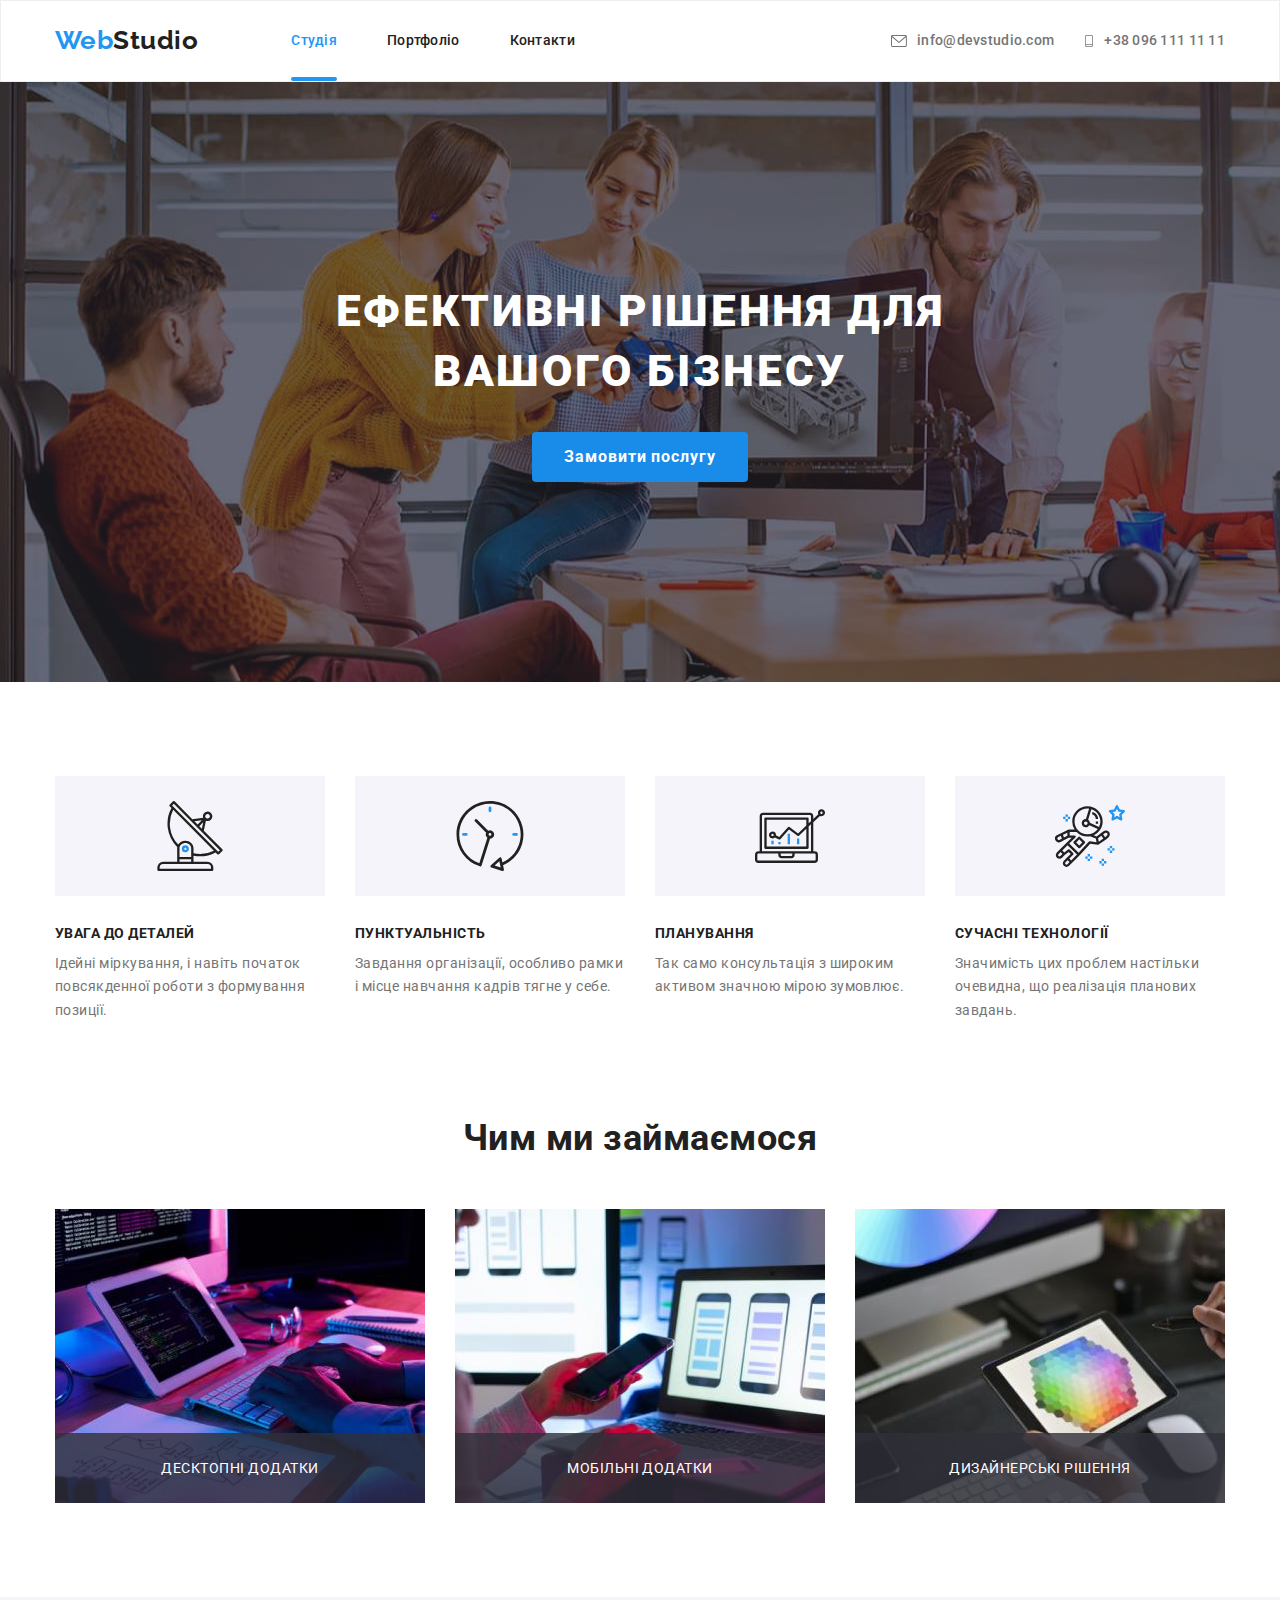
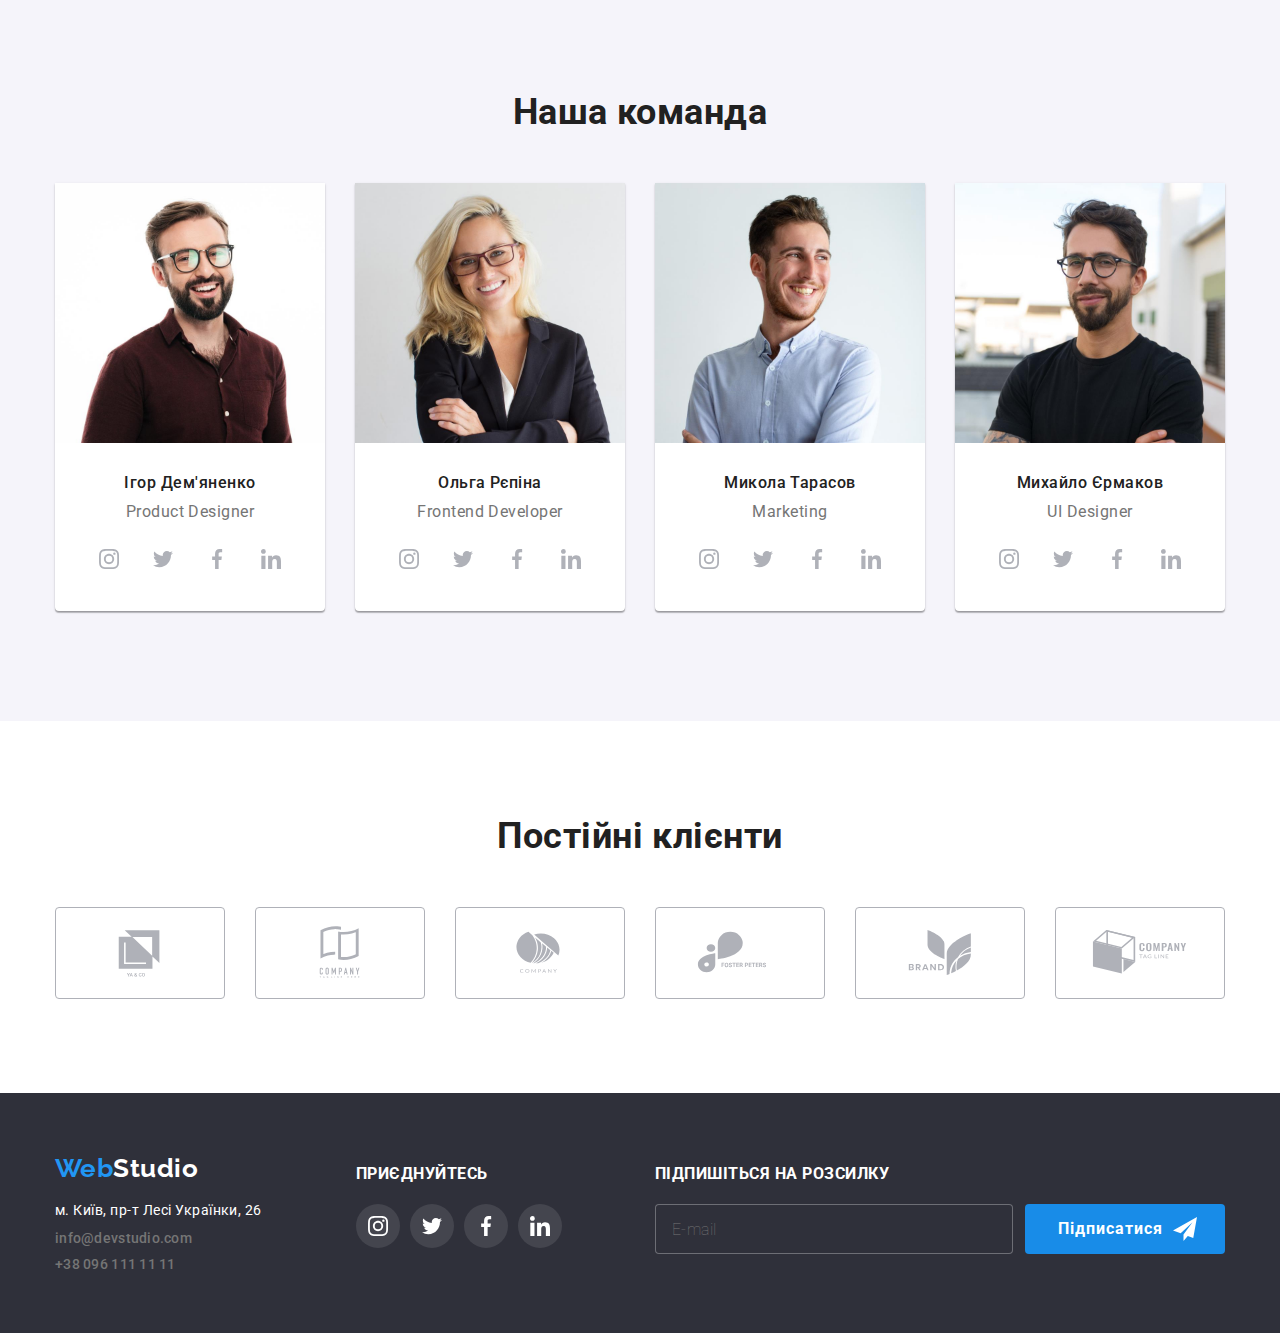
==== index.html @ 7674658d "копия дз 6" ====
<!DOCTYPE html>
<html lang="uk">
  <head>
    <meta charset="UTF-8" />
    <meta http-equiv="X-UA-Compatible" content="IE=edge" />
    <meta name="viewport" content="width=device-width, initial-scale=1.0" />
    <title>Домашнє завдання №5</title>
    <link rel="preconnect" href="https://fonts.googleapis.com" />
    <link rel="preconnect" href="https://fonts.gstatic.com" crossorigin />
    <link
      href="https://fonts.googleapis.com/css2?family=Montserrat:wght@400;700&family=Raleway:wght@700&family=Roboto:wght@400;500;700;900&display=swap"
      rel="stylesheet"
    />
    <link
      rel="stylesheet"
      href="https://cdnjs.cloudflare.com/ajax/libs/modern-normalize/1.1.0/modern-normalize.min.css"
    />
    <link rel="stylesheet" href="./css/styles.css" />
  </head>
  <body data-body>
    <header class="page-header">
      <div class="container box">
        <a href="./index.html" class="logo"
          ><span class="logo_color">Web</span>Studio</a
        >
        <nav class="site-nav">
          <ul class="site-nav list">
            <li class="item">
              <a href="./index.html" class="link current">Студія</a>
            </li>
            <li class="item">
              <a href="./portfolio.html" class="link">Портфоліо</a>
            </li>
            <li class="item"><a href="" class="link">Контакти</a></li>
          </ul>
        </nav>
        <ul class="contacts list">
          <li class="item">
            <a href="mailto:info@devstudio.com" class="link"
              ><svg class="contacts-icon-mail" width="16" height="12">
                <use href="./images/icons.svg#icon-mail"></use></svg
              >info@devstudio.com</a
            >
          </li>
          <li class="item">
            <a href="tel:+380961111111" class="link"
              ><svg class="contacts-icon-phone" width="10" height="12">
                <use href="./images/icons.svg#icon-phone"></use></svg
              >+38 096 111 11 11</a
            >
          </li>
        </ul>
      </div>
    </header>
    <main>
      <!-- герой -->
      <section class="hero">
        <h1 class="title">Ефективні рішення для <br />вашого бізнесу</h1>
        <button data-modal-open class="order" type="button">
          Замовити послугу
        </button>
      </section>
      <!-- наші якості -->
      <section class="section features">
        <div class="container">
          <!-- <h2>наші якості</h2> -->
          <ul class="features list">
            <li class="item">
              <div class="feature-pic">
                <svg class="feature-icon" width="70" height="70">
                  <use href="./images/icons.svg#icon-antenna-1"></use>
                </svg>
              </div>
              <h3 class="title">УВАГА ДО ДЕТАЛЕЙ</h3>
              <p class="text">
                Ідейні міркування, і навіть початок повсякденної роботи з
                формування позиції.
              </p>
            </li>
            <li class="item">
              <div class="feature-pic">
                <svg class="feature-icon" width="70" height="70">
                  <use href="./images/icons.svg#icon-clock-1"></use>
                </svg>
              </div>
              <h3 class="title">ПУНКТУАЛЬНІСТЬ</h3>
              <p class="text">
                Завдання організації, особливо рамки і місце навчання кадрів
                тягне у себе.
              </p>
            </li>
            <li class="item">
              <div class="feature-pic">
                <svg class="feature-icon" width="70" height="70">
                  <use href="./images/icons.svg#icon-diagram-1"></use>
                </svg>
              </div>
              <h3 class="title">ПЛАНУВАННЯ</h3>
              <p class="text">
                Так само консультація з широким активом значною мірою зумовлює.
              </p>
            </li>
            <li class="item">
              <div class="feature-pic">
                <svg class="feature-icon" width="70" height="70">
                  <use href="./images/icons.svg#icon-astronaut-1"></use>
                </svg>
              </div>
              <h3 class="title">СУЧАСНІ ТЕХНОЛОГІЇ</h3>
              <p class="text">
                Значимість цих проблем настільки очевидна, що реалізація
                планових завдань.
              </p>
            </li>
          </ul>
        </div>
      </section>
      <!-- чим ми займаємось -->
      <section class="section work">
        <div class="container">
          <h2 class="title">Чим ми займаємося</h2>
          <ul class="work list">
            <li>
              <div class="work-card">
                <img
                  src="./images/Coding.jpg"
                  alt="Розробка коду"
                  width="370"
                />
                <div class="section-work-name">
                  <p class="work-name">Десктопні додатки</p>
                </div>
              </div>
            </li>
            <li>
              <div class="work-card">
                <img
                  src="./images/Adaptatin_for_mobile_devices.jpg"
                  alt="адаптація на мобільний пристрій"
                  width="370"
                />
                <div class="section-work-name">
                  <p class="work-name">Мобільні додатки</p>
                </div>
              </div>
            </li>
            <li>
              <div class="work-card">
                <img
                  src="./images/Test_on_tablet_pc.jpg"
                  alt="тестування на планшеті"
                  width="370"
                />
                <div class="section-work-name">
                  <p class="work-name">Дизайнерські рішення</p>
                </div>
              </div>
            </li>
          </ul>
        </div>
      </section>
      <!-- наша команда -->
      <section class="section our-team">
        <div class="container">
          <h2 class="our-team title">Наша команда</h2>
          <ul class="our-team-list">
            <li class="item">
              <img
                class="card"
                src="./images/Igor_Demyanenko.jpg"
                alt="Ігор Дем'яненко"
                width="270"
              />
              <h3 class="specialist-name">Ігор Дем'яненко</h3>
              <p class="proffession">Product Designer</p>
              <ul class="social-links list">
                <li class="icon-item">
                  <a href="" class="social-link"
                    ><svg class="social-icon" width="20" height="20">
                      <use
                        href="./images/icons.svg#icon-instagram-1"
                      ></use></svg
                  ></a>
                </li>
                <li class="icon-item">
                  <a href="" class="social-link"
                    ><svg class="social-icon" width="20" height="20">
                      <use href="./images/icons.svg#icon-twitter-1"></use></svg
                  ></a>
                </li>
                <li class="icon-item">
                  <a href="" class="social-link"
                    ><svg class="social-icon" width="20" height="20">
                      <use href="./images/icons.svg#icon-facebook-1"></use></svg
                  ></a>
                </li>
                <li class="icon-item">
                  <a href="" class="social-link"
                    ><svg class="social-icon" width="20" height="20">
                      <use href="./images/icons.svg#icon-linkedin-1"></use></svg
                  ></a>
                </li>
              </ul>
            </li>
            <li class="item">
              <img
                class="card"
                src="./images/Olha_Repina.jpg"
                alt="Ольга Рєпіна"
                width="270"
              />
              <h3 class="specialist-name">Ольга Рєпіна</h3>
              <p class="proffession">Frontend Developer</p>
              <ul class="social-links list">
                <li class="icon-item">
                  <a href="" class="social-link"
                    ><svg class="social-icon" width="20" height="20">
                      <use
                        href="./images/icons.svg#icon-instagram-1"
                      ></use></svg
                  ></a>
                </li>
                <li class="icon-item">
                  <a href="" class="social-link"
                    ><svg class="social-icon" width="20" height="20">
                      <use href="./images/icons.svg#icon-twitter-1"></use></svg
                  ></a>
                </li>
                <li class="icon-item">
                  <a href="" class="social-link"
                    ><svg class="social-icon" width="20" height="20">
                      <use href="./images/icons.svg#icon-facebook-1"></use></svg
                  ></a>
                </li>
                <li class="icon-item">
                  <a href="" class="social-link"
                    ><svg class="social-icon" width="20" height="20">
                      <use href="./images/icons.svg#icon-linkedin-1"></use></svg
                  ></a>
                </li>
              </ul>
            </li>
            <li class="item">
              <img
                class="card"
                src="./images/Mykola_Tarasov.jpg"
                alt="Микола Тарасов"
                width="270"
              />
              <h3 class="specialist-name">Микола Тарасов</h3>
              <p class="proffession">Marketing</p>
              <ul class="social-links list">
                <li class="icon-item">
                  <a href="" class="social-link"
                    ><svg class="social-icon" width="20" height="20">
                      <use
                        href="./images/icons.svg#icon-instagram-1"
                      ></use></svg
                  ></a>
                </li>
                <li class="icon-item">
                  <a href="" class="social-link"
                    ><svg class="social-icon" width="20" height="20">
                      <use href="./images/icons.svg#icon-twitter-1"></use></svg
                  ></a>
                </li>
                <li class="icon-item">
                  <a href="" class="social-link"
                    ><svg class="social-icon" width="20" height="20">
                      <use href="./images/icons.svg#icon-facebook-1"></use></svg
                  ></a>
                </li>
                <li class="icon-item">
                  <a href="" class="social-link"
                    ><svg class="social-icon" width="20" height="20">
                      <use href="./images/icons.svg#icon-linkedin-1"></use></svg
                  ></a>
                </li>
              </ul>
            </li>
            <li class="item">
              <img
                class="card"
                src="./images/Mykhajlo_Yermakov.jpg"
                alt="Михайло Єрмаков"
                width="270"
              />
              <h3 class="specialist-name">Михайло Єрмаков</h3>
              <p class="proffession">UI Designer</p>
              <ul class="social-links list">
                <li class="icon-item">
                  <a href="" class="social-link"
                    ><svg class="social-icon" width="20" height="20">
                      <use
                        href="./images/icons.svg#icon-instagram-1"
                      ></use></svg
                  ></a>
                </li>
                <li class="icon-item">
                  <a href="" class="social-link"
                    ><svg class="social-icon" width="20" height="20">
                      <use href="./images/icons.svg#icon-twitter-1"></use></svg
                  ></a>
                </li>
                <li class="icon-item">
                  <a href="" class="social-link"
                    ><svg class="social-icon" width="20" height="20">
                      <use href="./images/icons.svg#icon-facebook-1"></use></svg
                  ></a>
                </li>
                <li class="icon-item">
                  <a href="" class="social-link"
                    ><svg class="social-icon" width="20" height="20">
                      <use href="./images/icons.svg#icon-linkedin-1"></use></svg
                  ></a>
                </li>
              </ul>
            </li>
          </ul>
        </div>
      </section>
      <!-- наші клієнти -->
      <section class="section clients">
        <div class="container">
          <h2 class="client-title">Постійні клієнти</h2>
          <ul class="client-list">
            <li class="client-item">
              <a href="" class="client-link"
                ><svg class="client-icon" width="106" height="60">
                  <use href="./images/icons.svg#icon-client"></use></svg
              ></a>
            </li>
            <li class="client-item">
              <a href="" class="client-link"
                ><svg class="client-icon" width="106" height="60">
                  <use href="./images/icons.svg#icon-client2"></use></svg
              ></a>
            </li>
            <li class="client-item">
              <a href="" class="client-link"
                ><svg class="client-icon" width="106" height="60">
                  <use href="./images/icons.svg#icon-client3"></use></svg
              ></a>
            </li>
            <li class="client-item">
              <a href="" class="client-link"
                ><svg class="client-icon" width="106" height="60">
                  <use href="./images/icons.svg#icon-client4"></use></svg
              ></a>
            </li>
            <li class="client-item">
              <a href="" class="client-link"
                ><svg class="client-icon" width="106" height="60">
                  <use href="./images/icons.svg#icon-client5"></use></svg
              ></a>
            </li>
            <li class="client-item">
              <a href="" class="client-link"
                ><svg class="client-icon" width="106" height="60">
                  <use href="./images/icons.svg#icon-client6"></use></svg
              ></a>
            </li>
          </ul>
        </div>
      </section>
    </main>
    <footer>
      <div class="container footer">
        <div class="footer-address">
          <a href="index.html" class="logo-footer">
            <span class="logo_color">Web</span>Studio</a
          >
          <address>
            <p class="address">м. Київ, пр-т Лесі Українки, 26</p>
            <ul class="contacts-footer list">
              <li class="item">
                <a href="mailto:info@devstudio.com" class="link"
                  >info@devstudio.com</a
                >
              </li>
              <li class="item">
                <a href="tel:+380961111111" class="link">+38 096 111 11 11</a>
              </li>
            </ul>
          </address>
        </div>
        <div class="footer-links">
          <h3 class="join-title">приєднуйтесь</h3>
          <ul class="footer-icon-list">
            <li class="footer-icon-item">
              <a class="footer-icon-link" href=""
                ><svg class="footer-icon" width="20" height="20">
                  <use href="./images/icons.svg#icon-instagram-2"></use></svg
              ></a>
            </li>
            <li class="footer-icon-item">
              <a class="footer-icon-link" href=""
                ><svg class="footer-icon" width="20" height="20">
                  <use href="./images/icons.svg#icon-twitter-2"></use></svg
              ></a>
            </li>
            <li class="footer-icon-item">
              <a class="footer-icon-link" href=""
                ><svg class="footer-icon" width="20" height="20">
                  <use href="./images/icons.svg#icon-facebook-2"></use></svg
              ></a>
            </li>
            <li class="footer-icon-item">
              <a class="footer-icon-link" href=""
                ><svg class="footer-icon" width="20" height="20">
                  <use href="./images/icons.svg#icon-linkedin-2"></use></svg
              ></a>
            </li>
          </ul>
        </div>
        <div class="sign">
          <form class="sign-form">
            <label class="send-label"
              ><span class="label-title">Підпишіться на розсилку</span>
              <input
                class="send-input"
                type="email"
                name="sign-in"
                placeholder="E-mail"
            /></label>
            <button class="sign-button" type="submit">
              &nbsp;Підписатися
              <svg class="send-icon" width="24" height="24">
                <use href="./images/icons.svg#icon-footer-send"></use>
              </svg>
            </button>
          </form>
        </div>
      </div>
    </footer>
    <!-- Модальне вікно --------------------------------->
    <div class="backdrop is-hidden" data-modal>
      <div class="modal">
        <button class="close-button" type="button" data-modal-close>
          <svg width="18" height="18">
            <use href="./images/icons.svg#icon-close"></use>
          </svg>
        </button>
        <h2 class="modal-title">Залиште свої дані, ми вам передзвонимо</h2>
        <form class="modal-form">
          <label class="info"
            >Ім'я<input class="input" type="text" name="name" /><span
              class="input-icon"
              ><svg class="" width="18" height="18">
                <use
                  href="./images/icons.svg#icon-modal-name"
                ></use></svg></span
          ></label>

          <label class="info"
            >Телефон<input class="input" type="tel" name="telephone" /><span
              class="input-icon"
              ><svg class="" width="18" height="18">
                <use
                  href="./images/icons.svg#icon-modal-call"
                ></use></svg></span
          ></label>

          <label class="info"
            >Пошта<input class="input" type="email" name="email" /><span
              class="input-icon"
              ><svg class="" width="18" height="18">
                <use
                  href="./images/icons.svg#icon-modal-mail"
                ></use></svg></span
          ></label>

          <label class="comment"
            >Коментар<textarea
              class="textarea"
              name="comment"
              rows="7"
              placeholder="Введіть текст"
            ></textarea>
          </label>

          <label class="label-checkbox"
            ><input class="checkbox" type="checkbox" name="checkbox" /><span
              class="check-icon"
              ><svg class="" width="16" height="15">
                <use
                  href="./images/icons.svg#icon-modal-check"
                ></use></svg></span
            >Погоджуюся з розсилкою та приймаю &nbsp;
            <a class="deal-link" href="">Умови договору</a></label
          >
          <button class="button-submit" type="submit">Відправити</button>
        </form>
      </div>
    </div>
    <!-- Модальне вікно --------------------------------->

    <script src="./js/modal.js"></script>
  </body>
</html>
---- css/styles.css ----
:root {
    --primary-text-color: #757575;
    --title-text-color: #212121;
    --accent-color: #2196F3;
   }
/* body===================================== */
body {
    background-color: white;
    color: var(--primary-text-color);
    font-family: 'Roboto';
    letter-spacing: 0.03em;
  }
  .no-scroll {
    overflow: hidden;
  }
.section {
    padding-bottom: 94px;
    padding-top: 94px;
}
.container {
    width: 1200px;
    padding-left: 15px;
    padding-right: 15px;
    margin-left: auto;
    margin-right: auto;
    /* outline: 1px solid red; */

}
.list {
    list-style: none;
    padding: 0;
    margin: 0;
}
h2,
h3,
h4 {
    margin-top: 0;
    margin-bottom: 0;
}
a {
    text-decoration: none;
    }
    
/* body===================================== */
/* header=========================== */
/* logo========================= */
.page-header{
border: 1px solid #EEEEEE;
}
.box{
    display: flex;
    align-items: center;
    
}
.logo {
      margin-right: 93px;
     font-family: 'Raleway';
     font-style: normal;
     font-weight: 700;
     font-size: 26px;

     color: var(--title-text-color);
   }
.logo_color {
     color: var(--accent-color);
}
/* header=========================== */
/* logo========================= */
/* навигация сайта============= */
.site-nav{
    display: flex;
    margin-right: auto;
   
}
.site-nav .item {

       margin-right: 50px;
 
}
.site-nav .item:last-child {
    margin-right: 0;
}
.site-nav .link {
    display: block;
    padding-top: 32px;
    padding-bottom: 32px;
    font-weight: 500;
    font-size: 14px;
    line-height: 1.14;
    letter-spacing: 0.02em;

    color: var(--title-text-color);

    transition: color 250ms cubic-bezier(0.4, 0, 0.2, 1);
}
.list .link:hover,
.list .link:focus
 {
    color: var(--accent-color);
}
/* навігація сайта============= */
/* контакти ===============*/
.contacts {
    display: flex;
}
.contacts .item{
        margin-right: 30px;
}
.contacts .item:last-child{
    margin-right: 0;
}

.contacts .link {
        display: flex;
        align-items: center;
        
        font-weight: 500;
        font-size: 14px;
        line-height: 1.14;
        letter-spacing: 0.02em;

        color: var(--primary-text-color);

        transition: color 250ms cubic-bezier(0.4, 0, 0.2, 1);
}
.contacts-icon-mail{
    display: flex;
   
    padding: 0;
    margin-right: 10px;
    fill: currentColor;

}
.contacts-icon-phone {
    display: flex;
    padding: 0;
    margin-right: 10px;
    fill: currentColor;

}
.site-nav .link.current {
    position: relative;
    color: var(--accent-color);
}
.site-nav .link.current::after{
 content: "";
position: absolute;
bottom: 0;
left: 0;
width: 100%;
height: 4px ;

background-color: var(--accent-color);
border-radius: 2px;
}


/* контакти */
/* header=========================== */
/* main 1=============================*/

/* section hero =====================*/
.hero {
    background-color: #2F303A;
    background-image: linear-gradient(to right, hsl(235deg 11% 24% / 40%), hsl(235deg 11% 24% / 40%)), url(../images/team-at-work.jpg);
    
    max-width: 1600px;

    margin-left: auto;
    margin-right: auto;
    text-align: center;
    padding-top: 200px;
    padding-bottom: 200px;
   }
.hero .title {
    margin-top: 0;
    margin-bottom: 30px;

    font-weight: 900;
    font-size: 44px;
    line-height: 1.36;
    text-align: center;
    letter-spacing: 0.06em;
    text-transform: uppercase;
  
    color: #FFFFFF;
}
/* кнопка замовити послугу =========== */
.hero .order{
    display: inline-block;
    border-radius: 4px;
    border-style: none;
    padding-top: 10px;
    padding-bottom: 10px;
    padding-left: 32px;
    padding-right: 32px;
    margin-bottom: 0;
    
    min-width: 216px;
    min-height: 50px;
    
    font-weight: 700;
    font-size: 16px;
    line-height: 1.87;
    align-items: center;
    text-align: center;
    letter-spacing: 0.06em;

    background-color:#188ce8;
    color: white;

    transition: background-color 250ms cubic-bezier(0.4, 0, 0.2, 1), color 250ms cubic-bezier(0.4, 0, 0.2, 1);
}
.order:hover {
    cursor: pointer;

    background-color: var(--accent-color);
    color: #FFFFFF;
}

/* кнопка замовити послугу =========== */
/* section hero =====================*/
 /* section наші якості =======================*/

.features .list {
    display: flex;
    justify-content: space-between;
} 
.features .item{
    margin-right: 30px;
    width: 270px;
}
.features .item:last-child{
    margin-right:0;
}
.list .title {
    margin-top: 0;
    margin-bottom: 0;
    margin-right: 30px;

    font-weight: 700;
    font-size: 14px;
    line-height: 1.14;
    text-transform: uppercase;

    color: var(--title-text-color)
}
.list .title:last-child{
    margin-right: 0;
}
.list .text {
    margin-top: 10px;
    margin-bottom: 0;

    font-size: 14px;
    line-height: 1.7;
}
.feature-pic{
    display: flex;
    justify-content: center;
    align-items: center;
    width: 270px;
    height: 120px;
    
    margin-bottom: 30px;

    background-color: #F5F4FA;

}
 /* section наші якості =======================*/
/* section чим ми займаємось =========================*/
.work {
    padding-top: 0;
}
.work .list {
    display: flex;
    justify-content: space-between;
}

.work .title{ 
    margin-bottom: 50px;

    font-weight: 700;
    font-size: 36px;
    line-height: 1.17;
    text-align: center;

    color: var(--title-text-color);
}

.work-name{
font-size: 14px;
line-height: 16px;
text-transform: uppercase;
text-align: center;

color: rgba(255, 255, 255, 1);
background-color: rgba(47, 48, 58, 0.8);

margin-top: 0;
margin-bottom: 0;
padding-top: 27px;
padding-bottom: 27px;
}

.section-work-name{
position: absolute;
bottom: 0;
left: 0;
width: 100%;
}

.work-card{
    position: relative;
}

/* section чим ми займаємось =========================*/
/* section наша команда============================== */
.our-team {
    background-color: #F5F4FA;
}
.our-team .title {
    margin-top: 0;
    margin-bottom: 0;
    font-weight: 700;
    font-size: 36px;
    line-height: 1.17;
    text-align: center;

    color: var(--title-text-color)
}
.our-team-list {
    display: flex;
    padding-left: 0;
    padding-right: 0;
    gap: 30px;
    justify-content:center ;
    margin-top: 50px;
    list-style: none;
}
.our-team .item{
    padding-bottom: 30px;
    border-radius: 0px 0px 4px 4px;
    background-color: #FFFFFF;
    box-shadow: 0px 1px 3px rgba(0, 0, 0, 0.12), 0px 1px 1px rgba(0, 0, 0, 0.14), 0px 2px 1px rgba(0, 0, 0, 0.2);
}
.specialist-name {
    margin-top: 30px;
    margin-bottom: 0;

    font-weight: 500;
    font-size: 16px;
    line-height: 1.19;
    text-align: center;

    color: var(--title-text-color);
    }
.proffession {
    margin-bottom: 0;
    margin-top: 10px;
    
    line-height: 1.19;
    font-size: 16px;
    text-align: center;
}
.social-links {
    display: flex;
    align-items: center;
    justify-content: center;
    margin-top: 16px;
    padding: 0, 32px, 32px, 30px;
    
}

.social-link {
    display: flex;
    justify-content: center;
    align-items: center;
    width: 44px;
    height: 44px;
    border-radius: 50%;
    fill: #AFB1B8;
    background-color: white;

    transition: background-color 250ms cubic-bezier(0.4, 0, 0.2, 1), fill 250ms cubic-bezier(0.4, 0, 0.2, 1);
}
.social-link:active,
.social-link:hover{
    background-color: var(--accent-color);
    fill: white;
}
.icon-item{
    margin-left: 10px;
}
.icon-item:first-child{
    margin-left: 0;
}

/* section наша команда============================== */
/* section постійні клієнти================================ */
.section .clients{
margin-left: auto;
margin-right: auto;
padding-top: 0;
}

.client-title{
    margin-top: 0;
    margin-bottom: 50px;
    font-weight: 700;
    font-size: 36px;
    line-height: 1.17;
    text-align: center;

    color: var(--title-text-color)
}
.client-list{
list-style: none;
display: flex;
justify-content: space-between;
padding-right: 0;
padding-left: 0;
margin-top: 0;
margin-bottom: 0;

}
.client-link{
    display: flex;
    justify-content: center;
    align-items: center;
    width: 170px;
    height: 92px;
    padding: 0;
    border-radius: 4px ;
    border: 1px solid rgba(175, 177, 184, 1);
    margin-left: 30px;
    color: rgba(175, 177, 184, 1);

    transition: color 250ms cubic-bezier(0.4, 0, 0.2, 1), border 250ms cubic-bezier(0.4, 0, 0.2, 1);
}
.client-link:first-child{
    margin-left: 0;
}

.client-icon{
fill: currentColor;

transition: fill 250ms cubic-bezier(0.4, 0, 0.2, 1);
}
.client-link:hover,
.client-link:focus{
    color: var(--accent-color);
    border: 1px solid var(--accent-color);
}
.client-icon:hover,
.client-icon:focus{
fill: var(--accent-color);
}



/* section постійні клієнти================================ */
/* main 1=============================*/

/* main 2 Портфоліо====================================================================== */

/* кнопки навигації============================= */
.button-navigation {
    display: flex;
    justify-content: center;
    margin-bottom: 50px;
}

 .list .button{
    display: inline-block;
    padding-top: 6px;
    padding-bottom: 6px;
    padding-left: 22px;
    padding-right: 22px;
    

    border-radius: 4px;
    border-style: none;

    font-weight: 500;
    font-size: 16px;
    line-height: 1.6;

    color: var(--title-text-color) ;
    background-color: transparent;
   
    transition: box-shadow 250ms cubic-bezier(0.4, 0, 0.2, 1),background-color 250ms cubic-bezier(0.4, 0, 0.2, 1), color 250ms cubic-bezier(0.4, 0, 0.2, 1);
} 
.navigation{
    margin-right: 8px;
}
.navigation:last-child{
    margin-right: 0;
}
.link {
    display: block
}

.button:hover,
.button:focus {
cursor: pointer;
background-color: var(--accent-color) ;
color: white ;
box-shadow: 0px 1px 3px rgba(0, 0, 0, 0.12), 0px 1px 1px rgba(0, 0, 0, 0.14), 0px 2px 1px rgba(0, 0, 0, 0.2);
}


/* кнопки навигації============================= */
/* галерея проєктів============================== */


.projects {
    display: flex;
    flex-wrap: wrap;
    
    margin: -15px;
}
img{
    display: block;
}
.projects > .projects-item {
    width: 370px;
    
    
    margin: 15px;
    flex-basis: calc((100% - 30px * 3) / 3);
    transition: box-shadow 250ms cubic-bezier(0.4, 0, 0.2, 1);
}
.product-thumb{
position: relative;
overflow: hidden;
}
.description {
    border-right: 1px solid #EEEEEE;
    border-left: 1px solid #EEEEEE;
    border-bottom: 1px solid #EEEEEE;

    padding-bottom: 24px;
    padding-top: 20px;
    padding-left: 24px;
    padding-right: 24px;
}

.description-infomation {
font-size: 18px;
line-height: 1.55;
vertical-align: Top;

color: #FFFFFF;
background-color: rgba(33, 150, 243, 0.9);

position: absolute;

top: 0;
left: 0;
width: 100%;
height: 100%;
padding: 63px 24px;
margin: 0;


transform: translateY(100%);

transition: transform 250ms cubic-bezier(0.4, 0, 0.2, 1);
}
.projects-item:hover .description-infomation{
   
    transform: translateY(0);
}
.infomation{
    margin-top: 0;
    margin-bottom: 0;

}
.list .project-title {
    margin-bottom: 0;

    font-weight: 700;
    font-size: 18px;
    line-height: 2;
    letter-spacing: 0.06em;

    color: var(--title-text-color);
}

.project-description {
    margin-top:4px ;
    margin-bottom: 0;
    font-size: 16px;
    line-height: 2;

    color: var(--primary-text-color);
}
.projects-item:hover,
.projects-item:focus{
box-shadow: 0px 1px 3px rgba(0, 0, 0, 0.12), 0px 1px 1px rgba(0, 0, 0, 0.14), 0px 2px 1px rgba(0, 0, 0, 0.2);
}


/* галерея проєктів============================== */
/* main 2 Портфоліо===================================================================== */
/* footer=============================== */
footer {
    background-color: #2F303A;
    
}
.logo-footer {
     display: inline-block;
     margin-top: 60px;
     margin-bottom: 0;

     font-family: 'Raleway';
     font-style: normal;
     font-weight: 700;
     font-size: 26px;
     line-height: 1.2;

     color:#FFFFFF;
}

.address {
    display: flex;
    margin-top: 20;
    margin-bottom: 0;
    margin-left: 0;
    margin-right: 0;
    font-style: normal;
    font-size: 14px;
    line-height: 1.7;
    color: white;
}
address {
    padding-bottom: 60px;
    width: 231px;
}

.contacts-footer .link {
    display: inline-block;
    margin-top: 9px;
    margin-bottom: 0;

    font-style: normal;
    font-weight: 500;
    font-size: 14px;
    line-height: 1.14;
    letter-spacing: 0.02em;

    color: var(--primary-text-color);

    transition: color 250ms cubic-bezier(0.4, 0, 0.2, 1);
}
.footer{
    display: flex;
    justify-content: flex-start;
}
.footer-links{
margin-top: 72px;
margin-left: 70px;
}
.join-title{
text-transform: uppercase;
font-size: 16px;
font-weight: 700;
line-height: 1.17;
Letter-spacing: 0.03em;

color: #FFFFFF
}
.footer-icon-list{
    display: flex;

    align-items: center;
    justify-content: center;
    list-style: none;
    padding-right: 0;
    padding-left: 0;
    margin-top: 20px;
    margin-bottom: 0;

}
.footer-icon-link{
    display: flex;
    justify-content: center;
    align-items: center;
    width: 44px;
    height: 44px;
    border-radius: 50%;
    
    background-color: rgba(255, 255, 255, 0.1);
    color: #FFFFFF;

    transition: background-color 250ms cubic-bezier(0.4, 0, 0.2, 1);
   
}
.footer-icon-item{
    margin-right: 10px;
}
.footer-icon-item:last-child{
    margin-right: 0;
}
.footer-icon{
fill: currentColor;
}
.footer-icon-link:hover,
.footer-icon-link:focus{
background-color: var(--accent-color);
}
.send-label{
    width: 358px;
}
.sign-form{
display: flex;
align-items: flex-end;
margin-top: 72px;
margin-left:93px ;
}

.send-input{
font: size 16px;
font-weight: 1.25;
letter-spacing: 0.03em;

width: 358px;
height: 50px;

padding-left: 16px;
padding-right: 16px;
padding-top: 15px;
padding-bottom: 15px;  
margin-top: 20px;

border-radius:4px ;
border: 1px solid rgba(255, 255, 255, 0.3);

background-color: #2F303A;
color: rgba(255, 255, 255, 0.6);
}
.label-title{
text-transform: uppercase;
    font-size: 16px;
    font-weight: 700;
    line-height: 1.17;
    Letter-spacing: 0.03em;

    color: #FFFFFF
}
.sign-button{
    display: flex;

    padding-top: 10px;
    padding-bottom: 10px;
    padding-left: 28px;
    padding-right: 28px;
    margin-bottom: 0;
    margin-left: 12px;
    
    max-width: 200px;
    max-height: 50px;

    font-weight: 700;
    font-size: 16px;
    line-height: 1.87;
    align-items: center;
    text-align: center;
    letter-spacing: 0.06em;

    border-radius: 4px;
    border-style: none;

    background-color: #188ce8;
    color: white;

    transition: background-color 250ms cubic-bezier(0.4, 0, 0.2, 1), color 250ms cubic-bezier(0.4, 0, 0.2, 1);
}
.sign-button:hover {
    cursor: pointer;

    background-color: var(--accent-color);
    color: #FFFFFF;
}
.send-icon{
fill: currentColor;
margin-left: 10px;
}
/* footer=============================== */
/* Модальне вікно-------------------------- */
.backdrop.is-hidden {
    opacity: 0;
    visibility: hidden;
    pointer-events: none;
}

.backdrop {
    position: fixed;
    top: 0;
    left: 0;
    width: 100%;
    height: 100%;
    background-color: rgba(0, 0, 0, 0.2);
    opacity: 1;
    transition: opacity 250ms cubic-bezier(0.4, 0, 0.2, 1);
}

.backdrop.is-hidden .modal {
    transform: scale(0.1) translate(-50%, -50%) rotateX(90deg);
}

.modal {
font-size: 12px;
 line-height: 1.16;
 letter-spacing: 0.01em;


    display: flex;
    flex-direction: column;
    position: absolute;
    top: 50%;
    left: 50%;
    transform-origin: top left;
    padding: 40px;

    width: 528px;
    height: 581px;
  
    background-color: rgba(255, 255, 255, 1);

    transform: scale(1) translate(-50%, -50%) perspective(600px) rotateX(0);
    transition: transform 250ms cubic-bezier(0.4, 0, 0.2, 1), rotateX 250ms cubic-bezier(0.4, 0, 0.2, 1) 250ms;

    z-index: 1000;
}

.close-button {
    position: absolute;
    top: 8px;
    right: 8px;
    display: flex;
    align-items: center;
    width: 30px;
    height: 30px;

    fill: currentColor;

    border-radius: 50%;
    border: 1px solid rgba(0, 0, 0, 0.1);
    padding-bottom: 0;
    margin-bottom: 0;
    background-color: #FFFFFF;
    color: #000000;
}

.close-button:hover{
    color: var(--accent-color);
    cursor: pointer;
    transition: color 250ms cubic-bezier(0.4, 0, 0.2, 1);
}

.modal-title{
font-size: 20px;
line-height: 23px;
text-align: center;
letter-spacing: 0.03em;

margin-bottom: 12px;

color: var(--title-text-color);
}

.modal-form{
display: flex;
flex-direction: column;
}
.info{
    position: relative;
    display: flex;
    flex-direction: column;
    height: 58px;
    margin-bottom: 10px;

}
.input-icon{
    position: absolute;
    display: flex;
    bottom: 11px;
    left: 12px;
    color: #000000;
fill: currentColor;
  }
.label{
    display: flex;
    flex-direction: column;

}
textarea {
 width: 100%;

 padding: 12px 16px;
 margin-top: 4px;
border-radius: 4px;
border: 1px solid rgba(33, 33, 33, 0.2);
}
.comment{
height: 138px;
margin-bottom: 20px;
}
.label-checkbox{
    display: flex;
    align-items: center;
    justify-content: center;

    font-size: 14px;
    line-height: 24px;
    letter-spacing: 0.03em;
    margin-bottom: 30px;
}
.checkbox{
    -moz-appearance: none;
    -webkit-appearance: none;
    appearance: none;

}
.check-icon{
    display: flex;
       
    width: 16px;
    height: 16px;
    margin-right: 7px;
    margin-bottom: 0;
    padding-bottom: 0;
    background-color: var(--accent-color);
    border-radius: 2px;
    color: white;
    fill: currentColor;
    transition: all 250ms cubic-bezier(0.4, 0, 0.2, 1);
}
.checkbox:not(:checked) ~ .check-icon{
    background-color: #fff;
    color: #fff;
    border: 2px solid #212121;
    transition: all 250ms cubic-bezier(0.4, 0, 0.2, 1);
}


.deal-link{
   color: var(--accent-color);
    text-decoration: underline;
}
.button-submit{
        display: inline-block;
        
        padding-top: 10px;
        padding-bottom: 10px;
        padding-left: 52px;
        padding-right: 52px;
        margin-bottom: 0;
        margin-left: auto;
        margin-right: auto;
    
        max-width: 200px;
        max-height: 50px;
    
        font-weight: 700;
        font-size: 16px;
        line-height: 1.87;
        align-items: center;
        text-align: center;
        letter-spacing: 0.06em;

        border-radius: 4px;
        border-style: none;
    
        background-color: #188ce8;
        color: white;
    
        transition: background-color 250ms cubic-bezier(0.4, 0, 0.2, 1), color 250ms cubic-bezier(0.4, 0, 0.2, 1);
}
.button-submit:hover {
    cursor: pointer;

    background-color: var(--accent-color);
    color: #FFFFFF;
}
.input{

    width: 100%;
    height: 41px;
    border-radius: 4px;
    border: 1px solid rgba(33, 33, 33, 0.2);

    margin-top: 4px;
    padding-left: 42px;
     
}
.textarea:hover,
.input:hover{
    outline: transparent;
    border-color: var(--accent-color);
    transition: border-color 250ms cubic-bezier(0.4, 0, 0.2, 1);
}
.textarea:focus,
.input:focus {
    border-color: var(--accent-color);
    outline: transparent;
}
.input:hover + .input-icon,
.input:focus +.input-icon
{
    color: var(--accent-color);
    transition: color 250ms cubic-bezier(0.4, 0, 0.2, 1);
}
/* Модальне вікно-------------------------- */
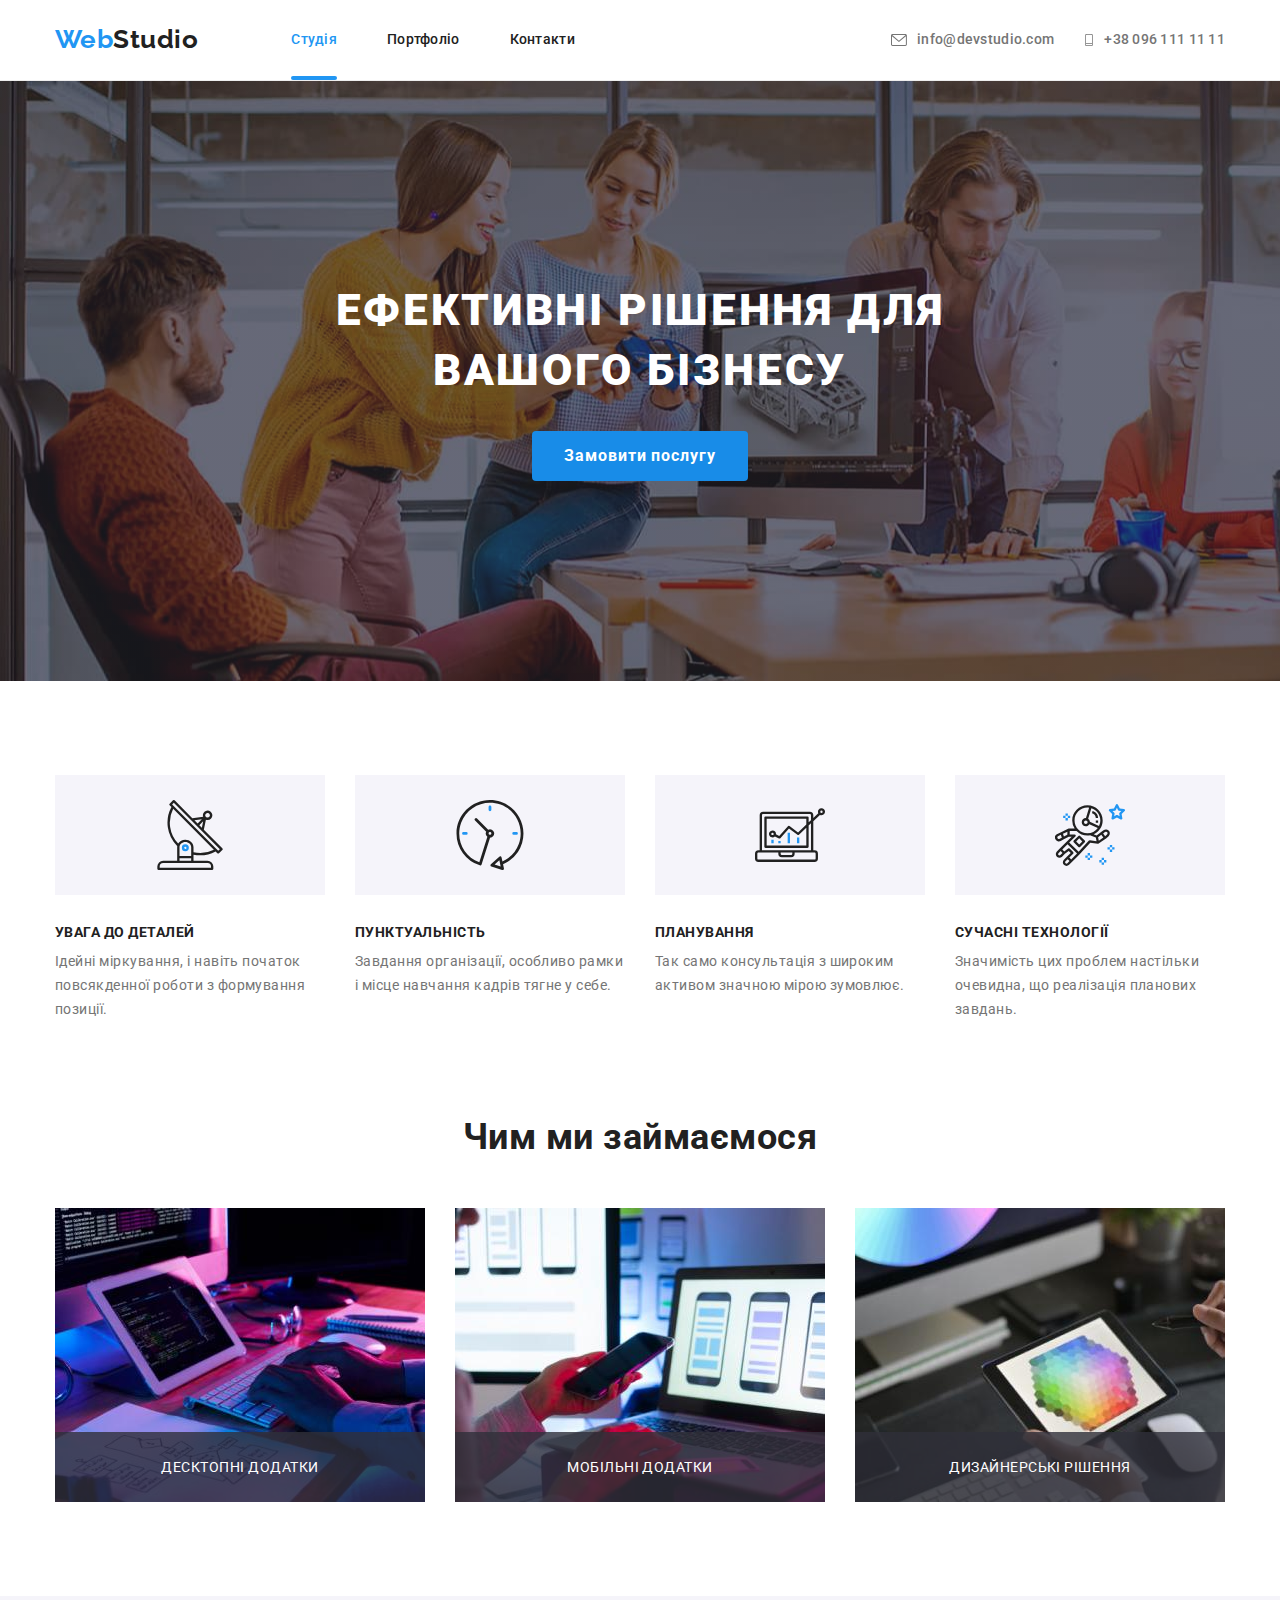
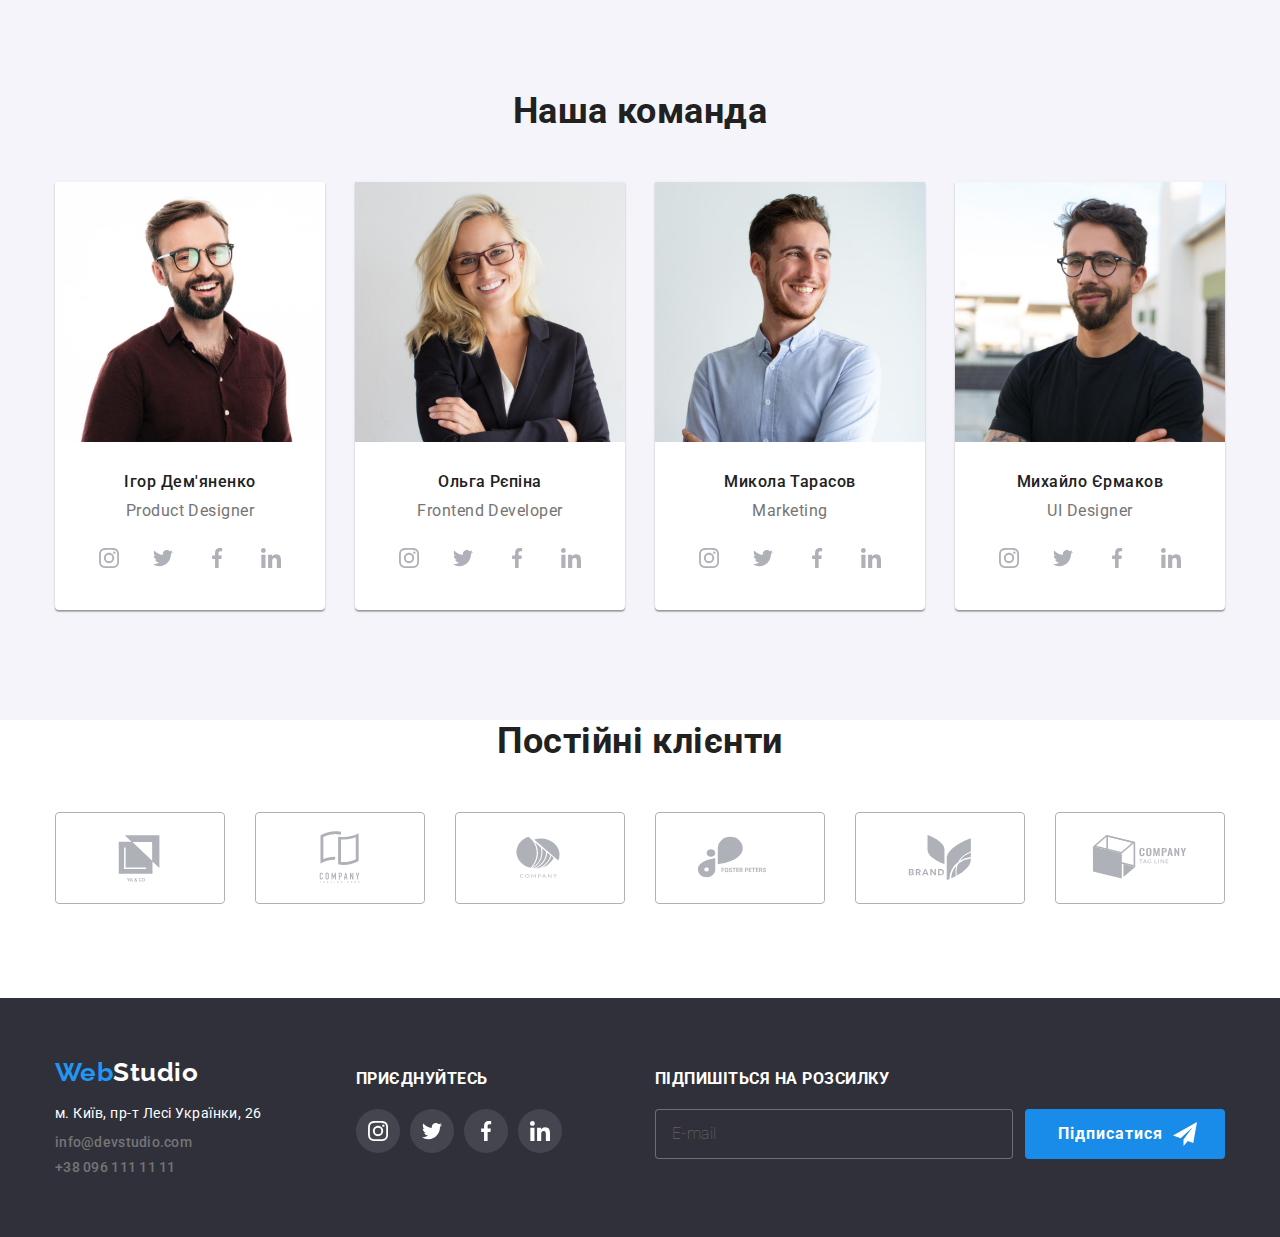
==== commit 0c43d253: "bem сделан" ====
--- a/index.html
+++ b/index.html
@@ -18,33 +18,44 @@
     <link rel="stylesheet" href="./css/styles.css" />
   </head>
   <body data-body>
-    <header class="page-header">
-      <div class="container box">
-        <a href="./index.html" class="logo"
-          ><span class="logo_color">Web</span>Studio</a
-        >
-        <nav class="site-nav">
-          <ul class="site-nav list">
-            <li class="item">
-              <a href="./index.html" class="link current">Студія</a>
-            </li>
-            <li class="item">
-              <a href="./portfolio.html" class="link">Портфоліо</a>
-            </li>
-            <li class="item"><a href="" class="link">Контакти</a></li>
-          </ul>
-        </nav>
+    <header class="header">
+      <div class="page-header container">
+        <div class="nav-container">
+          <div class="logo-container">
+            <a href="./index.html" class="logo"
+              ><span class="logo--colored">Web</span>Studio</a
+            >
+          </div>
+
+          <nav class="site-nav">
+            <ul class="site-nav__list list">
+              <li class="site-nav__item item">
+                <a href="./index.html" class="site-nav__link link--current"
+                  >Студія</a
+                >
+              </li>
+              <li class="site-nav__item item">
+                <a href="./portfolio.html" class="site-nav__link link"
+                  >Портфоліо</a
+                >
+              </li>
+              <li class="site-nav__item item">
+                <a href="" class="site-nav__link link">Контакти</a>
+              </li>
+            </ul>
+          </nav>
+        </div>
         <ul class="contacts list">
-          <li class="item">
-            <a href="mailto:info@devstudio.com" class="link"
-              ><svg class="contacts-icon-mail" width="16" height="12">
+          <li class="contacts__item">
+            <a href="mailto:info@devstudio.com" class="contacts__link link"
+              ><svg class="contacts__icon" width="16" height="12">
                 <use href="./images/icons.svg#icon-mail"></use></svg
               >info@devstudio.com</a
             >
           </li>
-          <li class="item">
-            <a href="tel:+380961111111" class="link"
-              ><svg class="contacts-icon-phone" width="10" height="12">
+          <li class="contacts__item">
+            <a href="tel:+380961111111" class="contacts__link link"
+              ><svg class="contacts__icon" width="10" height="12">
                 <use href="./images/icons.svg#icon-phone"></use></svg
               >+38 096 111 11 11</a
             >
@@ -54,9 +65,9 @@
     </header>
     <main>
       <!-- герой -->
-      <section class="hero">
-        <h1 class="title">Ефективні рішення для <br />вашого бізнесу</h1>
-        <button data-modal-open class="order" type="button">
+      <section class="section-hero">
+        <h1 class="hero__title">Ефективні рішення для <br />вашого бізнесу</h1>
+        <button data-modal-open class="button order" type="button">
           Замовити послугу
         </button>
       </section>
@@ -64,50 +75,50 @@
       <section class="section features">
         <div class="container">
           <!-- <h2>наші якості</h2> -->
-          <ul class="features list">
-            <li class="item">
-              <div class="feature-pic">
-                <svg class="feature-icon" width="70" height="70">
+          <ul class="features__list list">
+            <li class="features__item item">
+              <div class="features__picture">
+                <svg class="feature__icon" width="70" height="70">
                   <use href="./images/icons.svg#icon-antenna-1"></use>
                 </svg>
               </div>
-              <h3 class="title">УВАГА ДО ДЕТАЛЕЙ</h3>
-              <p class="text">
+              <h3 class="features__title">УВАГА ДО ДЕТАЛЕЙ</h3>
+              <p class="features__text">
                 Ідейні міркування, і навіть початок повсякденної роботи з
                 формування позиції.
               </p>
             </li>
-            <li class="item">
-              <div class="feature-pic">
-                <svg class="feature-icon" width="70" height="70">
+            <li class="features__item item">
+              <div class="features__picture">
+                <svg class="feature__icon" width="70" height="70">
                   <use href="./images/icons.svg#icon-clock-1"></use>
                 </svg>
               </div>
-              <h3 class="title">ПУНКТУАЛЬНІСТЬ</h3>
-              <p class="text">
+              <h3 class="features__title">ПУНКТУАЛЬНІСТЬ</h3>
+              <p class="features__text">
                 Завдання організації, особливо рамки і місце навчання кадрів
                 тягне у себе.
               </p>
             </li>
-            <li class="item">
-              <div class="feature-pic">
-                <svg class="feature-icon" width="70" height="70">
+            <li class="features__item item">
+              <div class="features__picture">
+                <svg class="feature__icon" width="70" height="70">
                   <use href="./images/icons.svg#icon-diagram-1"></use>
                 </svg>
               </div>
-              <h3 class="title">ПЛАНУВАННЯ</h3>
-              <p class="text">
+              <h3 class="features__title">ПЛАНУВАННЯ</h3>
+              <p class="features__text">
                 Так само консультація з широким активом значною мірою зумовлює.
               </p>
             </li>
-            <li class="item">
-              <div class="feature-pic">
+            <li class="features__item">
+              <div class="features__picture">
                 <svg class="feature-icon" width="70" height="70">
                   <use href="./images/icons.svg#icon-astronaut-1"></use>
                 </svg>
               </div>
-              <h3 class="title">СУЧАСНІ ТЕХНОЛОГІЇ</h3>
-              <p class="text">
+              <h3 class="features__title">СУЧАСНІ ТЕХНОЛОГІЇ</h3>
+              <p class="features__text">
                 Значимість цих проблем настільки очевидна, що реалізація
                 планових завдань.
               </p>
@@ -118,8 +129,8 @@
       <!-- чим ми займаємось -->
       <section class="section work">
         <div class="container">
-          <h2 class="title">Чим ми займаємося</h2>
-          <ul class="work list">
+          <h2 class="work-title">Чим ми займаємося</h2>
+          <ul class="work-list list">
             <li>
               <div class="work-card">
                 <img
@@ -127,8 +138,8 @@
                   alt="Розробка коду"
                   width="370"
                 />
-                <div class="section-work-name">
-                  <p class="work-name">Десктопні додатки</p>
+                <div class="work-card__section">
+                  <p class="work-card__name">Десктопні додатки</p>
                 </div>
               </div>
             </li>
@@ -139,8 +150,8 @@
                   alt="адаптація на мобільний пристрій"
                   width="370"
                 />
-                <div class="section-work-name">
-                  <p class="work-name">Мобільні додатки</p>
+                <div class="work-card__section">
+                  <p class="work-card__name">Мобільні додатки</p>
                 </div>
               </div>
             </li>
@@ -151,8 +162,8 @@
                   alt="тестування на планшеті"
                   width="370"
                 />
-                <div class="section-work-name">
-                  <p class="work-name">Дизайнерські рішення</p>
+                <div class="work-card__section">
+                  <p class="work-card__name">Дизайнерські рішення</p>
                 </div>
               </div>
             </li>
@@ -160,158 +171,222 @@
         </div>
       </section>
       <!-- наша команда -->
-      <section class="section our-team">
+      <section class="section our-team-section">
         <div class="container">
-          <h2 class="our-team title">Наша команда</h2>
+          <h2 class="our-team-title">Наша команда</h2>
           <ul class="our-team-list">
-            <li class="item">
+            <li class="our-team-card">
               <img
-                class="card"
+                class="our-team-card__image"
                 src="./images/Igor_Demyanenko.jpg"
                 alt="Ігор Дем'яненко"
                 width="270"
               />
-              <h3 class="specialist-name">Ігор Дем'яненко</h3>
-              <p class="proffession">Product Designer</p>
-              <ul class="social-links list">
-                <li class="icon-item">
-                  <a href="" class="social-link"
-                    ><svg class="social-icon" width="20" height="20">
+              <h3 class="our-team-card__name">Ігор Дем'яненко</h3>
+              <p class="our-team-card__proffession">Product Designer</p>
+              <ul class="our-team-social-icons list">
+                <li class="our-team social-icon__item">
+                  <a href="" class="our-team social-icon__link"
+                    ><svg
+                      class="our-team social-icon-svg"
+                      width="20"
+                      height="20"
+                    >
                       <use
                         href="./images/icons.svg#icon-instagram-1"
                       ></use></svg
                   ></a>
                 </li>
-                <li class="icon-item">
-                  <a href="" class="social-link"
-                    ><svg class="social-icon" width="20" height="20">
+                <li class="our-team social-icon__item">
+                  <a href="" class="our-team social-icon__link"
+                    ><svg
+                      class="our-team social-icon-svg"
+                      width="20"
+                      height="20"
+                    >
                       <use href="./images/icons.svg#icon-twitter-1"></use></svg
                   ></a>
                 </li>
-                <li class="icon-item">
-                  <a href="" class="social-link"
-                    ><svg class="social-icon" width="20" height="20">
+                <li class="our-team social-icon__item">
+                  <a href="" class="our-team social-icon__link"
+                    ><svg
+                      class="our-team social-icon-svg"
+                      width="20"
+                      height="20"
+                    >
                       <use href="./images/icons.svg#icon-facebook-1"></use></svg
                   ></a>
                 </li>
-                <li class="icon-item">
-                  <a href="" class="social-link"
-                    ><svg class="social-icon" width="20" height="20">
+                <li class="our-team social-icon__item">
+                  <a href="" class="our-team social-icon__link"
+                    ><svg
+                      class="our-team social-icon-svg"
+                      width="20"
+                      height="20"
+                    >
                       <use href="./images/icons.svg#icon-linkedin-1"></use></svg
                   ></a>
                 </li>
               </ul>
             </li>
-            <li class="item">
+            <li class="our-team-card">
               <img
-                class="card"
+                class="our-team-card__image"
                 src="./images/Olha_Repina.jpg"
                 alt="Ольга Рєпіна"
                 width="270"
               />
-              <h3 class="specialist-name">Ольга Рєпіна</h3>
-              <p class="proffession">Frontend Developer</p>
-              <ul class="social-links list">
-                <li class="icon-item">
-                  <a href="" class="social-link"
-                    ><svg class="social-icon" width="20" height="20">
+              <h3 class="our-team-card__name">Ольга Рєпіна</h3>
+              <p class="our-team-card__proffession">Frontend Developer</p>
+              <ul class="our-team-social-icons list">
+                <li class="our-team social-icon__item">
+                  <a href="" class="our-team social-icon__link"
+                    ><svg
+                      class="our-team social-icon-svg"
+                      width="20"
+                      height="20"
+                    >
                       <use
                         href="./images/icons.svg#icon-instagram-1"
                       ></use></svg
                   ></a>
                 </li>
-                <li class="icon-item">
-                  <a href="" class="social-link"
-                    ><svg class="social-icon" width="20" height="20">
+                <li class="our-team social-icon__item">
+                  <a href="" class="our-team social-icon__link"
+                    ><svg
+                      class="our-team social-icon-svg"
+                      width="20"
+                      height="20"
+                    >
                       <use href="./images/icons.svg#icon-twitter-1"></use></svg
                   ></a>
                 </li>
-                <li class="icon-item">
-                  <a href="" class="social-link"
-                    ><svg class="social-icon" width="20" height="20">
+                <li class="our-team social-icon__item">
+                  <a href="" class="our-team social-icon__link"
+                    ><svg
+                      class="our-team social-icon-svg"
+                      width="20"
+                      height="20"
+                    >
                       <use href="./images/icons.svg#icon-facebook-1"></use></svg
                   ></a>
                 </li>
-                <li class="icon-item">
-                  <a href="" class="social-link"
-                    ><svg class="social-icon" width="20" height="20">
+                <li class="our-team social-icon__item">
+                  <a href="" class="our-team social-icon__link"
+                    ><svg
+                      class="our-team social-icon-svg"
+                      width="20"
+                      height="20"
+                    >
                       <use href="./images/icons.svg#icon-linkedin-1"></use></svg
                   ></a>
                 </li>
               </ul>
             </li>
-            <li class="item">
+            <li class="our-team-card">
               <img
-                class="card"
+                class="our-team-card__image"
                 src="./images/Mykola_Tarasov.jpg"
                 alt="Микола Тарасов"
                 width="270"
               />
-              <h3 class="specialist-name">Микола Тарасов</h3>
-              <p class="proffession">Marketing</p>
-              <ul class="social-links list">
-                <li class="icon-item">
-                  <a href="" class="social-link"
-                    ><svg class="social-icon" width="20" height="20">
+              <h3 class="our-team-card__name">Микола Тарасов</h3>
+              <p class="our-team-card__proffession">Marketing</p>
+              <ul class="our-team-social-icons list">
+                <li class="our-team social-icon__item">
+                  <a href="" class="our-team social-icon__link"
+                    ><svg
+                      class="our-team social-icon-svg"
+                      width="20"
+                      height="20"
+                    >
                       <use
                         href="./images/icons.svg#icon-instagram-1"
                       ></use></svg
                   ></a>
                 </li>
-                <li class="icon-item">
-                  <a href="" class="social-link"
-                    ><svg class="social-icon" width="20" height="20">
+                <li class="our-team social-icon__item">
+                  <a href="" class="our-team social-icon__link"
+                    ><svg
+                      class="our-team social-icon-svg"
+                      width="20"
+                      height="20"
+                    >
                       <use href="./images/icons.svg#icon-twitter-1"></use></svg
                   ></a>
                 </li>
-                <li class="icon-item">
-                  <a href="" class="social-link"
-                    ><svg class="social-icon" width="20" height="20">
+                <li class="our-team social-icon__item">
+                  <a href="" class="our-team social-icon__link"
+                    ><svg
+                      class="our-team social-icon-svg"
+                      width="20"
+                      height="20"
+                    >
                       <use href="./images/icons.svg#icon-facebook-1"></use></svg
                   ></a>
                 </li>
-                <li class="icon-item">
-                  <a href="" class="social-link"
-                    ><svg class="social-icon" width="20" height="20">
+                <li class="our-team social-icon__item">
+                  <a href="" class="our-team social-icon__link"
+                    ><svg
+                      class="our-team social-icon-svg"
+                      width="20"
+                      height="20"
+                    >
                       <use href="./images/icons.svg#icon-linkedin-1"></use></svg
                   ></a>
                 </li>
               </ul>
             </li>
-            <li class="item">
+            <li class="our-team-card">
               <img
-                class="card"
+                class="our-team-card__image"
                 src="./images/Mykhajlo_Yermakov.jpg"
                 alt="Михайло Єрмаков"
                 width="270"
               />
-              <h3 class="specialist-name">Михайло Єрмаков</h3>
-              <p class="proffession">UI Designer</p>
-              <ul class="social-links list">
-                <li class="icon-item">
-                  <a href="" class="social-link"
-                    ><svg class="social-icon" width="20" height="20">
+              <h3 class="our-team-card__name">Михайло Єрмаков</h3>
+              <p class="our-team-card__proffession">UI Designer</p>
+              <ul class="our-team-social-icons list">
+                <li class="our-team social-icon__item">
+                  <a href="" class="our-team social-icon__link"
+                    ><svg
+                      class="our-team social-icon-svg"
+                      width="20"
+                      height="20"
+                    >
                       <use
                         href="./images/icons.svg#icon-instagram-1"
                       ></use></svg
                   ></a>
                 </li>
-                <li class="icon-item">
-                  <a href="" class="social-link"
-                    ><svg class="social-icon" width="20" height="20">
+                <li class="our-team social-icon__item">
+                  <a href="" class="our-team social-icon__link"
+                    ><svg
+                      class="our-team social-icon-svg"
+                      width="20"
+                      height="20"
+                    >
                       <use href="./images/icons.svg#icon-twitter-1"></use></svg
                   ></a>
                 </li>
-                <li class="icon-item">
-                  <a href="" class="social-link"
-                    ><svg class="social-icon" width="20" height="20">
+                <li class="our-team social-icon__item">
+                  <a href="" class="our-team social-icon__link"
+                    ><svg
+                      class="our-team social-icon-svg"
+                      width="20"
+                      height="20"
+                    >
                       <use href="./images/icons.svg#icon-facebook-1"></use></svg
                   ></a>
                 </li>
-                <li class="icon-item">
-                  <a href="" class="social-link"
-                    ><svg class="social-icon" width="20" height="20">
-                      <use href="./images/icons.svg#icon-linkedin-1"></use></svg
+                <li class="our-team social-icon__item">
+                  <a href="" class="our-team social-icon__link"
+                    ><svg
+                      class="our-team social-icon-svg"
+                      width="20"
+                      height="20"
+                    >
+                      <use href="./images/icons.svg#icon-linkedin-2"></use></svg
                   ></a>
                 </li>
               </ul>
@@ -322,41 +397,41 @@
       <!-- наші клієнти -->
       <section class="section clients">
         <div class="container">
-          <h2 class="client-title">Постійні клієнти</h2>
-          <ul class="client-list">
+          <h2 class="clients-title">Постійні клієнти</h2>
+          <ul class="clients-list">
+            <li class="clients-item">
+              <a href="" class="clients-item__link link"
+                ><svg class="clients-item__icon" width="106" height="60">
+                  <use href="./images/icons.svg#icon-client"></use></svg
+              ></a>
+            </li>
             <li class="client-item">
-              <a href="" class="client-link"
-                ><svg class="client-icon" width="106" height="60">
-                  <use href="./images/icons.svg#icon-client"></use></svg
+              <a href="" class="clients-item__link link"
+                ><svg class="clients-item__icon" width="106" height="60">
+                  <use href="./images/icons.svg#icon-client2"></use></svg
               ></a>
             </li>
             <li class="client-item">
-              <a href="" class="client-link"
-                ><svg class="client-icon" width="106" height="60">
-                  <use href="./images/icons.svg#icon-client2"></use></svg
+              <a href="" class="clients-item__link link"
+                ><svg class="clients-item__icon" width="106" height="60">
+                  <use href="./images/icons.svg#icon-client3"></use></svg
               ></a>
             </li>
             <li class="client-item">
-              <a href="" class="client-link"
-                ><svg class="client-icon" width="106" height="60">
-                  <use href="./images/icons.svg#icon-client3"></use></svg
+              <a href="" class="clients-item__link link"
+                ><svg class="clients-item__icon" width="106" height="60">
+                  <use href="./images/icons.svg#icon-client4"></use></svg
               ></a>
             </li>
             <li class="client-item">
-              <a href="" class="client-link"
-                ><svg class="client-icon" width="106" height="60">
-                  <use href="./images/icons.svg#icon-client4"></use></svg
+              <a href="" class="clients-item__link link"
+                ><svg class="clients-item__icon" width="106" height="60">
+                  <use href="./images/icons.svg#icon-client5"></use></svg
               ></a>
             </li>
             <li class="client-item">
-              <a href="" class="client-link"
-                ><svg class="client-icon" width="106" height="60">
-                  <use href="./images/icons.svg#icon-client5"></use></svg
-              ></a>
-            </li>
-            <li class="client-item">
-              <a href="" class="client-link"
-                ><svg class="client-icon" width="106" height="60">
+              <a href="" class="clients-item__link link"
+                ><svg class="clients-item__icon" width="106" height="60">
                   <use href="./images/icons.svg#icon-client6"></use></svg
               ></a>
             </li>
@@ -364,66 +439,90 @@
         </div>
       </section>
     </main>
-    <footer>
+    <footer class="section-footer">
       <div class="container footer">
         <div class="footer-address">
-          <a href="index.html" class="logo-footer">
-            <span class="logo_color">Web</span>Studio</a
-          >
-          <address>
-            <p class="address">м. Київ, пр-т Лесі Українки, 26</p>
-            <ul class="contacts-footer list">
-              <li class="item">
-                <a href="mailto:info@devstudio.com" class="link"
-                  >info@devstudio.com</a
+          <div class="logo-footer-box">
+            <a href="index.html" class="logo logo-footer--color">
+              <span class="logo--colored">Web</span>Studio</a
+            >
+          </div>
+          <div class="address-box">
+            <address>
+              <p class="address">м. Київ, пр-т Лесі Українки, 26</p>
+              <ul class="contacts-footer__list list">
+                <li class="contacts-footer">
+                  <a
+                    href="mailto:info@devstudio.com"
+                    class="contacts-footer__link link"
+                    >info@devstudio.com</a
+                  >
+                </li>
+                <li class="contacts-footer">
+                  <a href="tel:+380961111111" class="contacts-footer__link link"
+                    >+38 096 111 11 11</a
+                  >
+                </li>
+              </ul>
+            </address>
+          </div>
+        </div>
+        <div class="join-links-box">
+          <h3 class="join-title">приєднуйтесь</h3>
+          <ul class="footer-join-list list">
+            <li class="footer-join social-icon__item">
+              <a class="footer-join__link social-icon__link" href=""
+                ><svg
+                  class="footer-join__icon social-icon-svg"
+                  width="20"
+                  height="20"
                 >
-              </li>
-              <li class="item">
-                <a href="tel:+380961111111" class="link">+38 096 111 11 11</a>
-              </li>
-            </ul>
-          </address>
-        </div>
-        <div class="footer-links">
-          <h3 class="join-title">приєднуйтесь</h3>
-          <ul class="footer-icon-list">
-            <li class="footer-icon-item">
-              <a class="footer-icon-link" href=""
-                ><svg class="footer-icon" width="20" height="20">
                   <use href="./images/icons.svg#icon-instagram-2"></use></svg
               ></a>
             </li>
-            <li class="footer-icon-item">
-              <a class="footer-icon-link" href=""
-                ><svg class="footer-icon" width="20" height="20">
+            <li class="footer-join social-icon__item">
+              <a class="footer-join__link social-icon__link" href=""
+                ><svg
+                  class="footer-join__icon social-icon-svg"
+                  width="20"
+                  height="20"
+                >
                   <use href="./images/icons.svg#icon-twitter-2"></use></svg
               ></a>
             </li>
-            <li class="footer-icon-item">
-              <a class="footer-icon-link" href=""
-                ><svg class="footer-icon" width="20" height="20">
+            <li class="footer-join social-icon__item">
+              <a class="footer-join__link social-icon__link" href=""
+                ><svg
+                  class="footer-join__icon social-icon-svg"
+                  width="20"
+                  height="20"
+                >
                   <use href="./images/icons.svg#icon-facebook-2"></use></svg
               ></a>
             </li>
-            <li class="footer-icon-item">
-              <a class="footer-icon-link" href=""
-                ><svg class="footer-icon" width="20" height="20">
+            <li class="footer-join social-icon__item">
+              <a class="footer-join__link social-icon__link" href=""
+                ><svg
+                  class="footer-join__icon social-icon-svg"
+                  width="20"
+                  height="20"
+                >
                   <use href="./images/icons.svg#icon-linkedin-2"></use></svg
               ></a>
             </li>
           </ul>
         </div>
-        <div class="sign">
+        <div class="sign-box">
           <form class="sign-form">
             <label class="send-label"
-              ><span class="label-title">Підпишіться на розсилку</span>
+              ><span class="send-label__title">Підпишіться на розсилку</span>
               <input
-                class="send-input"
+                class="send-label__input"
                 type="email"
                 name="sign-in"
                 placeholder="E-mail"
             /></label>
-            <button class="sign-button" type="submit">
+            <button class="button sign" type="submit">
               &nbsp;Підписатися
               <svg class="send-icon" width="24" height="24">
                 <use href="./images/icons.svg#icon-footer-send"></use>
@@ -434,65 +533,72 @@
       </div>
     </footer>
     <!-- Модальне вікно --------------------------------->
-    <div class="backdrop is-hidden" data-modal>
+    <section class="backdrop is-hidden" data-modal>
       <div class="modal">
-        <button class="close-button" type="button" data-modal-close>
+        <button class="button close-modal" type="button" data-modal-close>
           <svg width="18" height="18">
             <use href="./images/icons.svg#icon-close"></use>
           </svg>
         </button>
-        <h2 class="modal-title">Залиште свої дані, ми вам передзвонимо</h2>
-        <form class="modal-form">
-          <label class="info"
-            >Ім'я<input class="input" type="text" name="name" /><span
-              class="input-icon"
+        <h2 class="modal__title">Залиште свої дані, ми вам передзвонимо</h2>
+        <form class="modal__form">
+          <label class="form__info"
+            >Ім'я<input class="form__input" type="text" name="name" /><span
+              class="form__input-icon"
               ><svg class="" width="18" height="18">
                 <use
                   href="./images/icons.svg#icon-modal-name"
                 ></use></svg></span
           ></label>
 
-          <label class="info"
-            >Телефон<input class="input" type="tel" name="telephone" /><span
-              class="input-icon"
+          <label class="form__info"
+            >Телефон<input
+              class="form__input"
+              type="tel"
+              name="telephone" /><span class="form__input-icon"
               ><svg class="" width="18" height="18">
                 <use
                   href="./images/icons.svg#icon-modal-call"
                 ></use></svg></span
           ></label>
 
-          <label class="info"
-            >Пошта<input class="input" type="email" name="email" /><span
-              class="input-icon"
+          <label class="form__info"
+            >Пошта<input class="form__input" type="email" name="email" /><span
+              class="form__input-icon"
               ><svg class="" width="18" height="18">
                 <use
                   href="./images/icons.svg#icon-modal-mail"
                 ></use></svg></span
           ></label>
 
-          <label class="comment"
+          <label class="form__comment"
             >Коментар<textarea
-              class="textarea"
+              class="form__textarea"
               name="comment"
               rows="7"
               placeholder="Введіть текст"
             ></textarea>
           </label>
 
-          <label class="label-checkbox"
-            ><input class="checkbox" type="checkbox" name="checkbox" /><span
-              class="check-icon"
+          <label class="form__label-checkbox"
+            ><input
+              class="form__checkbox"
+              type="checkbox"
+              name="checkbox"
+            /><span class="form__check-icon"
               ><svg class="" width="16" height="15">
                 <use
                   href="./images/icons.svg#icon-modal-check"
                 ></use></svg></span
             >Погоджуюся з розсилкою та приймаю &nbsp;
-            <a class="deal-link" href="">Умови договору</a></label
+            <a class="form__deal-link" href="">Умови договору</a></label
           >
-          <button class="button-submit" type="submit">Відправити</button>
+          <div class="submit-button-box">
+            <button class="button submit" type="submit">Відправити</button>
+          </div>
         </form>
       </div>
-    </div>
+    </section>
     <!-- Модальне вікно --------------------------------->
 
     <script src="./js/modal.js"></script>
--- a/css/styles.css
+++ b/css/styles.css
@@ -10,7 +10,23 @@
     font-family: 'Roboto';
     letter-spacing: 0.03em;
   }
-  .no-scroll {
+h1,
+ h2,
+ h3,
+ h4 {
+    margin-top: 0;
+    margin-bottom: 0;
+    color: var(--title-text-color);
+  }
+
+a {
+    text-decoration: none;
+  }
+
+img {
+    display: block;
+  }
+.no-scroll {
     overflow: hidden;
   }
 .section {
@@ -23,67 +39,63 @@
     padding-right: 15px;
     margin-left: auto;
     margin-right: auto;
-    /* outline: 1px solid red; */
-
 }
 .list {
     list-style: none;
     padding: 0;
     margin: 0;
 }
-h2,
-h3,
-h4 {
-    margin-top: 0;
-    margin-bottom: 0;
-}
-a {
+.link{
     text-decoration: none;
-    }
-    
+    color: var(--primary-text-color);
+}
+.link:hover,
+.link:focus {
+    color: var(--accent-color)
+}
 /* body===================================== */
 /* header=========================== */
+
+.page-header{
+    display: flex;
+    justify-content: space-between;
+    align-items: center;
+}
+.header{
+    border-bottom: 1px solid #EEEEEE;
+}
 /* logo========================= */
-.page-header{
-border: 1px solid #EEEEEE;
-}
-.box{
-    display: flex;
-    align-items: center;
-    
+.logo-container {
+    margin-right: 93px;
 }
 .logo {
-      margin-right: 93px;
-     font-family: 'Raleway';
-     font-style: normal;
-     font-weight: 700;
-     font-size: 26px;
-
-     color: var(--title-text-color);
-   }
-.logo_color {
-     color: var(--accent-color);
-}
-/* header=========================== */
+    font-family: 'Raleway';
+    font-style: normal;
+    font-weight: 700;
+    font-size: 26px;
+
+    color: var(--title-text-color);
+}
+.logo--colored {
+    color: var(--accent-color);
+}
 /* logo========================= */
 /* навигация сайта============= */
-.site-nav{
+.nav-container{
+    display: flex;
+    align-items: center;
+}
+.site-nav__list{
     display: flex;
     margin-right: auto;
-   
-}
-.site-nav .item {
-
-       margin-right: 50px;
- 
-}
-.site-nav .item:last-child {
-    margin-right: 0;
-}
-.site-nav .link {
+}
+.site-nav__link {
     display: block;
     padding-top: 32px;
     padding-bottom: 32px;
+
+    margin-right: 50px;
+
     font-weight: 500;
     font-size: 14px;
     line-height: 1.14;
@@ -93,74 +105,60 @@
 
     transition: color 250ms cubic-bezier(0.4, 0, 0.2, 1);
 }
-.list .link:hover,
-.list .link:focus
- {
+.site-nav__link.link--current {
+    position: relative;
     color: var(--accent-color);
+}
+.site-nav__link.link--current::after {
+    content: "";
+    position: absolute;
+    bottom: 0;
+    left: 0;
+    width: 100%;
+    height: 4px;
+
+    background-color: var(--accent-color);
+    border-radius: 2px;
 }
 /* навігація сайта============= */
 /* контакти ===============*/
 .contacts {
     display: flex;
 }
-.contacts .item{
-        margin-right: 30px;
-}
-.contacts .item:last-child{
+.contacts__item{
+    margin-right: 30px;
+}
+.contacts__item:last-child{
     margin-right: 0;
 }
-
-.contacts .link {
-        display: flex;
-        align-items: center;
-        
-        font-weight: 500;
-        font-size: 14px;
-        line-height: 1.14;
-        letter-spacing: 0.02em;
-
-        color: var(--primary-text-color);
-
-        transition: color 250ms cubic-bezier(0.4, 0, 0.2, 1);
-}
-.contacts-icon-mail{
+.contacts__link.link{
+    display: flex;
+    align-items: center;
+            
+    font-weight: 500;
+    font-size: 14px;
+    line-height: 1.14;
+    letter-spacing: 0.02em;
+
+    color: var(--primary-text-color);
+
+    transition: color 250ms cubic-bezier(0.4, 0, 0.2, 1);
+}
+.contacts__link.link:hover{
+    color: var(--accent-color)
+}
+.contacts__icon{
     display: flex;
    
     padding: 0;
     margin-right: 10px;
     fill: currentColor;
-
-}
-.contacts-icon-phone {
-    display: flex;
-    padding: 0;
-    margin-right: 10px;
-    fill: currentColor;
-
-}
-.site-nav .link.current {
-    position: relative;
-    color: var(--accent-color);
-}
-.site-nav .link.current::after{
- content: "";
-position: absolute;
-bottom: 0;
-left: 0;
-width: 100%;
-height: 4px ;
-
-background-color: var(--accent-color);
-border-radius: 2px;
-}
-
-
+}
 /* контакти */
 /* header=========================== */
 /* main 1=============================*/
-
 /* section hero =====================*/
-.hero {
+.section-hero {
     background-color: #2F303A;
     background-image: linear-gradient(to right, hsl(235deg 11% 24% / 40%), hsl(235deg 11% 24% / 40%)), url(../images/team-at-work.jpg);
     
@@ -172,8 +170,8 @@
     padding-top: 200px;
     padding-bottom: 200px;
    }
-.hero .title {
-    margin-top: 0;
+   /* заголовок */
+.hero__title { 
     margin-bottom: 30px;
 
     font-weight: 900;
@@ -185,59 +183,49 @@
   
     color: #FFFFFF;
 }
+/* заголовок */
 /* кнопка замовити послугу =========== */
-.hero .order{
-    display: inline-block;
+.button.order{
     border-radius: 4px;
     border-style: none;
-    padding-top: 10px;
-    padding-bottom: 10px;
-    padding-left: 32px;
-    padding-right: 32px;
-    margin-bottom: 0;
-    
-    min-width: 216px;
-    min-height: 50px;
-    
+    padding: 10px 32px;
+          
     font-weight: 700;
     font-size: 16px;
     line-height: 1.87;
-    align-items: center;
-    text-align: center;
     letter-spacing: 0.06em;
-
+   
     background-color:#188ce8;
     color: white;
 
     transition: background-color 250ms cubic-bezier(0.4, 0, 0.2, 1), color 250ms cubic-bezier(0.4, 0, 0.2, 1);
 }
-.order:hover {
+.button.order:hover {
     cursor: pointer;
 
     background-color: var(--accent-color);
     color: #FFFFFF;
 }
-
 /* кнопка замовити послугу =========== */
 /* section hero =====================*/
  /* section наші якості =======================*/
 
-.features .list {
+.features__list {
     display: flex;
     justify-content: space-between;
+    list-style: none;
 } 
-.features .item{
+.features__item{
     margin-right: 30px;
     width: 270px;
 }
-.features .item:last-child{
+.features__item:last-child{
     margin-right:0;
 }
-.list .title {
+.features__title {
     margin-top: 0;
     margin-bottom: 0;
-    margin-right: 30px;
-
+ 
     font-weight: 700;
     font-size: 14px;
     line-height: 1.14;
@@ -245,17 +233,17 @@
 
     color: var(--title-text-color)
 }
-.list .title:last-child{
+.features__title:last-child{
     margin-right: 0;
 }
-.list .text {
+.features__text {
     margin-top: 10px;
     margin-bottom: 0;
 
     font-size: 14px;
     line-height: 1.7;
 }
-.feature-pic{
+.features__picture{
     display: flex;
     justify-content: center;
     align-items: center;
@@ -272,12 +260,11 @@
 .work {
     padding-top: 0;
 }
-.work .list {
+.work-list {
     display: flex;
     justify-content: space-between;
 }
-
-.work .title{ 
+.work-title{ 
     margin-bottom: 50px;
 
     font-weight: 700;
@@ -287,45 +274,40 @@
 
     color: var(--title-text-color);
 }
-
-.work-name{
-font-size: 14px;
-line-height: 16px;
-text-transform: uppercase;
-text-align: center;
-
-color: rgba(255, 255, 255, 1);
-background-color: rgba(47, 48, 58, 0.8);
-
-margin-top: 0;
-margin-bottom: 0;
-padding-top: 27px;
-padding-bottom: 27px;
-}
-
-.section-work-name{
-position: absolute;
-bottom: 0;
-left: 0;
-width: 100%;
-}
-
-.work-card{
+.work-card {
     position: relative;
 }
-
+.work-card__section {
+    position: absolute;
+    bottom: 0;
+    left: 0;
+    width: 100%;
+}
+.work-card__name{
+    font-size: 14px;
+    line-height: 16px;
+    text-transform: uppercase;
+    text-align: center;
+
+    color: rgba(255, 255, 255, 1);
+    background-color: rgba(47, 48, 58, 0.8);
+
+    margin-top: 0;
+    margin-bottom: 0;
+    padding-top: 27px;
+    padding-bottom: 27px;
+}
 /* section чим ми займаємось =========================*/
 /* section наша команда============================== */
-.our-team {
+.our-team-section {
     background-color: #F5F4FA;
 }
-.our-team .title {
-    margin-top: 0;
-    margin-bottom: 0;
-    font-weight: 700;
+.our-team-title {
+    text-align: center;
+
     font-size: 36px;
+    font-weight: 700;
     line-height: 1.17;
-    text-align: center;
 
     color: var(--title-text-color)
 }
@@ -338,13 +320,13 @@
     margin-top: 50px;
     list-style: none;
 }
-.our-team .item{
+.our-team-card{
     padding-bottom: 30px;
     border-radius: 0px 0px 4px 4px;
     background-color: #FFFFFF;
     box-shadow: 0px 1px 3px rgba(0, 0, 0, 0.12), 0px 1px 1px rgba(0, 0, 0, 0.14), 0px 2px 1px rgba(0, 0, 0, 0.2);
 }
-.specialist-name {
+.our-team-card__name {
     margin-top: 30px;
     margin-bottom: 0;
 
@@ -355,7 +337,7 @@
 
     color: var(--title-text-color);
     }
-.proffession {
+.our-team-card__proffession {
     margin-bottom: 0;
     margin-top: 10px;
     
@@ -363,48 +345,48 @@
     font-size: 16px;
     text-align: center;
 }
-.social-links {
+
+.our-team-social-icons {
     display: flex;
     align-items: center;
     justify-content: center;
     margin-top: 16px;
     padding: 0, 32px, 32px, 30px;
-    
-}
-
-.social-link {
+}
+.social-icon__item {
+    margin-left: 10px;
+}
+.social-icon__item:first-child {
+    margin-left: 0;
+}
+.social-icon__link {
     display: flex;
     justify-content: center;
     align-items: center;
     width: 44px;
     height: 44px;
     border-radius: 50%;
-    fill: #AFB1B8;
+   color: #AFB1B8;
     background-color: white;
 
     transition: background-color 250ms cubic-bezier(0.4, 0, 0.2, 1), fill 250ms cubic-bezier(0.4, 0, 0.2, 1);
 }
-.social-link:active,
-.social-link:hover{
+.social-icon__link:focus,
+.social-icon__link:hover {
     background-color: var(--accent-color);
-    fill: white;
-}
-.icon-item{
-    margin-left: 10px;
-}
-.icon-item:first-child{
-    margin-left: 0;
-}
-
+    color: white;
+}
+.social-icon-svg{
+    fill: currentColor;
+}
 /* section наша команда============================== */
 /* section постійні клієнти================================ */
-.section .clients{
-margin-left: auto;
-margin-right: auto;
-padding-top: 0;
-}
-
-.client-title{
+.clients{
+    margin-left: auto;
+    margin-right: auto;
+    padding-top: 0;
+}
+.clients-title{
     margin-top: 0;
     margin-bottom: 50px;
     font-weight: 700;
@@ -414,17 +396,17 @@
 
     color: var(--title-text-color)
 }
-.client-list{
-list-style: none;
-display: flex;
-justify-content: space-between;
-padding-right: 0;
-padding-left: 0;
-margin-top: 0;
-margin-bottom: 0;
-
-}
-.client-link{
+.clients-list{
+    list-style: none;
+    display: flex;
+    justify-content: space-between;
+    padding-right: 0;
+    padding-left: 0;
+    margin-top: 0;
+    margin-bottom: 0;
+
+}
+.clients-item__link.link{
     display: flex;
     justify-content: center;
     align-items: center;
@@ -438,47 +420,46 @@
 
     transition: color 250ms cubic-bezier(0.4, 0, 0.2, 1), border 250ms cubic-bezier(0.4, 0, 0.2, 1);
 }
-.client-link:first-child{
+.clients-item__link:first-child{
     margin-left: 0;
 }
-
-.client-icon{
-fill: currentColor;
-
-transition: fill 250ms cubic-bezier(0.4, 0, 0.2, 1);
-}
-.client-link:hover,
-.client-link:focus{
+.clients-item__link:hover,
+.clients-item__link:focus {
+    border: 1px solid var(--accent-color);
     color: var(--accent-color);
-    border: 1px solid var(--accent-color);
-}
-.client-icon:hover,
-.client-icon:focus{
-fill: var(--accent-color);
-}
-
-
-
+}
+.clients-item__icon{
+    fill: currentColor;
+
+    transition: fill 250ms cubic-bezier(0.4, 0, 0.2, 1);
+}
+.clients-item__icon:hover,
+.clients-item__icon:focus{
+    fill: var(--accent-color);
+}
 /* section постійні клієнти================================ */
 /* main 1=============================*/
 
 /* main 2 Портфоліо====================================================================== */
 
 /* кнопки навигації============================= */
-.button-navigation {
+.navigation__buttons {
     display: flex;
     justify-content: center;
     margin-bottom: 50px;
 }
-
- .list .button{
-    display: inline-block;
+.navigation__item {
+    margin-right: 8px;
+}
+.navigation__item:last-child {
+    margin-right: 0;
+}
+ .navigation__btn.button{
     padding-top: 6px;
     padding-bottom: 6px;
     padding-left: 22px;
     padding-right: 22px;
     
-
     border-radius: 4px;
     border-style: none;
 
@@ -487,55 +468,60 @@
     line-height: 1.6;
 
     color: var(--title-text-color) ;
-    background-color: transparent;
+    background-color: #FFFFFF;
    
     transition: box-shadow 250ms cubic-bezier(0.4, 0, 0.2, 1),background-color 250ms cubic-bezier(0.4, 0, 0.2, 1), color 250ms cubic-bezier(0.4, 0, 0.2, 1);
 } 
-.navigation{
-    margin-right: 8px;
-}
-.navigation:last-child{
-    margin-right: 0;
-}
-.link {
-    display: block
-}
-
-.button:hover,
-.button:focus {
-cursor: pointer;
-background-color: var(--accent-color) ;
-color: white ;
-box-shadow: 0px 1px 3px rgba(0, 0, 0, 0.12), 0px 1px 1px rgba(0, 0, 0, 0.14), 0px 2px 1px rgba(0, 0, 0, 0.2);
-}
-
-
+.navigation__btn.button:hover,
+.navigation__btn.button:focus {
+    cursor: pointer;
+    background-color: var(--accent-color);
+    color: white;
+    box-shadow: 0px 1px 3px rgba(0, 0, 0, 0.12), 0px 1px 1px rgba(0, 0, 0, 0.14), 0px 2px 1px rgba(0, 0, 0, 0.2);
+}
 /* кнопки навигації============================= */
 /* галерея проєктів============================== */
-
-
-.projects {
+.projects.list {
     display: flex;
     flex-wrap: wrap;
     
     margin: -15px;
 }
-img{
-    display: block;
-}
-.projects > .projects-item {
-    width: 370px;
-    
-    
+.project-card__item {
     margin: 15px;
     flex-basis: calc((100% - 30px * 3) / 3);
     transition: box-shadow 250ms cubic-bezier(0.4, 0, 0.2, 1);
 }
-.product-thumb{
+.project-card__item:hover,
+.project-card__item:focus {
+    box-shadow: 0px 1px 3px rgba(0, 0, 0, 0.12), 0px 1px 1px rgba(0, 0, 0, 0.14), 0px 2px 1px rgba(0, 0, 0, 0.2);
+}
+.project-card__product-thumb{
 position: relative;
 overflow: hidden;
 }
-.description {
+.project-card__information {
+    position: absolute;
+    top: 0;
+    left: 0;
+    width: 100%;
+    height: 100%;
+    padding: 63px 24px;
+
+    font-size: 18px;
+    line-height: 1.55;
+    vertical-align: Top;
+
+    color: #FFFFFF;
+    background-color: rgba(33, 150, 243, 0.9);
+
+    transform: translateY(100%);
+    transition: transform 250ms cubic-bezier(0.4, 0, 0.2, 1);
+}
+.project-card__item:hover .project-card__information {
+    transform: translateY(0);
+}
+.project-card__description-box {
     border-right: 1px solid #EEEEEE;
     border-left: 1px solid #EEEEEE;
     border-bottom: 1px solid #EEEEEE;
@@ -545,50 +531,17 @@
     padding-left: 24px;
     padding-right: 24px;
 }
-
-.description-infomation {
-font-size: 18px;
-line-height: 1.55;
-vertical-align: Top;
-
-color: #FFFFFF;
-background-color: rgba(33, 150, 243, 0.9);
-
-position: absolute;
-
-top: 0;
-left: 0;
-width: 100%;
-height: 100%;
-padding: 63px 24px;
-margin: 0;
-
-
-transform: translateY(100%);
-
-transition: transform 250ms cubic-bezier(0.4, 0, 0.2, 1);
-}
-.projects-item:hover .description-infomation{
-   
-    transform: translateY(0);
-}
-.infomation{
+.project-card__text{
     margin-top: 0;
     margin-bottom: 0;
-
-}
-.list .project-title {
-    margin-bottom: 0;
-
-    font-weight: 700;
+}
+.project-card__title {
     font-size: 18px;
+    font-weight: 700;
     line-height: 2;
     letter-spacing: 0.06em;
-
-    color: var(--title-text-color);
-}
-
-.project-description {
+}
+.project-card__description {
     margin-top:4px ;
     margin-bottom: 0;
     font-size: 16px;
@@ -596,33 +549,31 @@
 
     color: var(--primary-text-color);
 }
-.projects-item:hover,
-.projects-item:focus{
-box-shadow: 0px 1px 3px rgba(0, 0, 0, 0.12), 0px 1px 1px rgba(0, 0, 0, 0.14), 0px 2px 1px rgba(0, 0, 0, 0.2);
-}
-
-
 /* галерея проєктів============================== */
 /* main 2 Портфоліо===================================================================== */
 /* footer=============================== */
-footer {
+.section-footer{
     background-color: #2F303A;
-    
-}
-.logo-footer {
-     display: inline-block;
-     margin-top: 60px;
-     margin-bottom: 0;
-
-     font-family: 'Raleway';
-     font-style: normal;
-     font-weight: 700;
-     font-size: 26px;
-     line-height: 1.2;
-
-     color:#FFFFFF;
-}
-
+}
+.footer {
+    display: flex;
+    justify-content: flex-start;
+}
+/* лого футер */
+.logo-footer-box{
+    display: inline-block;
+    margin-top: 60px;
+    margin-bottom: 0;
+}
+.logo-footer--color {
+    color:#FFFFFF;
+}
+/* лого футер */
+/* адреса, контакти футер */
+.address-box{
+    padding-bottom: 60px;
+    width: 231px;
+}
 .address {
     display: flex;
     margin-top: 20;
@@ -634,12 +585,7 @@
     line-height: 1.7;
     color: white;
 }
-address {
-    padding-bottom: 60px;
-    width: 231px;
-}
-
-.contacts-footer .link {
+.contacts-footer__link {
     display: inline-block;
     margin-top: 9px;
     margin-bottom: 0;
@@ -654,94 +600,14 @@
 
     transition: color 250ms cubic-bezier(0.4, 0, 0.2, 1);
 }
-.footer{
-    display: flex;
-    justify-content: flex-start;
-}
-.footer-links{
-margin-top: 72px;
-margin-left: 70px;
+/* адреса, контакти футер */
+/* соц іконки футер */
+.join-links-box{
+    margin-top: 72px;
+    margin-left: 70px;
 }
 .join-title{
-text-transform: uppercase;
-font-size: 16px;
-font-weight: 700;
-line-height: 1.17;
-Letter-spacing: 0.03em;
-
-color: #FFFFFF
-}
-.footer-icon-list{
-    display: flex;
-
-    align-items: center;
-    justify-content: center;
-    list-style: none;
-    padding-right: 0;
-    padding-left: 0;
-    margin-top: 20px;
-    margin-bottom: 0;
-
-}
-.footer-icon-link{
-    display: flex;
-    justify-content: center;
-    align-items: center;
-    width: 44px;
-    height: 44px;
-    border-radius: 50%;
-    
-    background-color: rgba(255, 255, 255, 0.1);
-    color: #FFFFFF;
-
-    transition: background-color 250ms cubic-bezier(0.4, 0, 0.2, 1);
-   
-}
-.footer-icon-item{
-    margin-right: 10px;
-}
-.footer-icon-item:last-child{
-    margin-right: 0;
-}
-.footer-icon{
-fill: currentColor;
-}
-.footer-icon-link:hover,
-.footer-icon-link:focus{
-background-color: var(--accent-color);
-}
-.send-label{
-    width: 358px;
-}
-.sign-form{
-display: flex;
-align-items: flex-end;
-margin-top: 72px;
-margin-left:93px ;
-}
-
-.send-input{
-font: size 16px;
-font-weight: 1.25;
-letter-spacing: 0.03em;
-
-width: 358px;
-height: 50px;
-
-padding-left: 16px;
-padding-right: 16px;
-padding-top: 15px;
-padding-bottom: 15px;  
-margin-top: 20px;
-
-border-radius:4px ;
-border: 1px solid rgba(255, 255, 255, 0.3);
-
-background-color: #2F303A;
-color: rgba(255, 255, 255, 0.6);
-}
-.label-title{
-text-transform: uppercase;
+    text-transform: uppercase;
     font-size: 16px;
     font-weight: 700;
     line-height: 1.17;
@@ -749,26 +615,76 @@
 
     color: #FFFFFF
 }
-.sign-button{
-    display: flex;
-
-    padding-top: 10px;
-    padding-bottom: 10px;
-    padding-left: 28px;
-    padding-right: 28px;
-    margin-bottom: 0;
+.footer-join-list{
+    display: flex;
+    align-items: center;
+    justify-content: center;
+   
+    margin-top: 20px;
+ }
+.footer-join__link.social-icon__link{
+    color: #fff;
+    background-color: rgba(255, 255, 255, 0.1);
+}
+.social-icon__link:hover,
+.social-icon__link:focus{
+    background-color: var(--accent-color);
+}
+/* соц іконки футер */
+/* підписка */
+.sign-box{
+    margin-top: 72px;
+    margin-left: 93px
+}
+.sign-form{
+    display: flex;
+    align-items: flex-end;
+   }
+.send-label {
+    width: 358px;
+}
+.send-label__input{
+    font: size 16px;
+    font-weight: 1.25;
+    letter-spacing: 0.03em;
+
+    min-width: 358px;
+    min-height: 50px;
+
+    padding-left: 16px;
+    padding-right: 16px;
+    padding-top: 15px;
+    padding-bottom: 15px;  
+    margin-top: 20px;
+
+    border-radius:4px ;
+    border: 1px solid rgba(255, 255, 255, 0.3);
+
+    background-color: #2F303A;
+    color: rgba(255, 255, 255, 0.6);
+}
+.send-label__title{
+    text-transform: uppercase;
+    font-size: 16px;
+    font-weight: 700;
+    line-height: 1.17;
+    Letter-spacing: 0.03em;
+
+    color: #FFFFFF
+}
+.button.sign{
+    display: flex;
+
+    padding: 10px 28px;
+      
     margin-left: 12px;
     
-    max-width: 200px;
-    max-height: 50px;
-
-    font-weight: 700;
     font-size: 16px;
+    font-weight: 700;
     line-height: 1.87;
-    align-items: center;
-    text-align: center;
     letter-spacing: 0.06em;
-
+    align-items: center;
+    
     border-radius: 4px;
     border-style: none;
 
@@ -777,16 +693,17 @@
 
     transition: background-color 250ms cubic-bezier(0.4, 0, 0.2, 1), color 250ms cubic-bezier(0.4, 0, 0.2, 1);
 }
-.sign-button:hover {
+.button.sign:hover {
     cursor: pointer;
 
     background-color: var(--accent-color);
     color: #FFFFFF;
 }
 .send-icon{
-fill: currentColor;
-margin-left: 10px;
-}
+    fill: currentColor;
+    margin-left: 10px;
+}
+/* підписка */
 /* footer=============================== */
 /* Модальне вікно-------------------------- */
 .backdrop.is-hidden {
@@ -805,15 +722,13 @@
     opacity: 1;
     transition: opacity 250ms cubic-bezier(0.4, 0, 0.2, 1);
 }
-
 .backdrop.is-hidden .modal {
     transform: scale(0.1) translate(-50%, -50%) rotateX(90deg);
 }
-
 .modal {
-font-size: 12px;
- line-height: 1.16;
- letter-spacing: 0.01em;
+    font-size: 12px;
+    line-height: 1.16;
+    letter-spacing: 0.01em;
 
 
     display: flex;
@@ -835,7 +750,7 @@
     z-index: 1000;
 }
 
-.close-button {
+.button.close-modal {
     position: absolute;
     top: 8px;
     right: 8px;
@@ -854,28 +769,29 @@
     color: #000000;
 }
 
-.close-button:hover{
+.button.close-modal:hover{
     color: var(--accent-color);
     cursor: pointer;
+    box-shadow: none;
     transition: color 250ms cubic-bezier(0.4, 0, 0.2, 1);
 }
 
-.modal-title{
-font-size: 20px;
-line-height: 23px;
-text-align: center;
-letter-spacing: 0.03em;
-
-margin-bottom: 12px;
-
-color: var(--title-text-color);
-}
-
-.modal-form{
-display: flex;
-flex-direction: column;
-}
-.info{
+.modal__title{
+    font-size: 20px;
+    line-height: 23px;
+    text-align: center;
+    letter-spacing: 0.03em;
+
+    margin-bottom: 12px;
+
+    color: var(--title-text-color);
+}
+
+.modal__form{
+    display: flex;
+    flex-direction: column;
+}
+.form__info{
     position: relative;
     display: flex;
     flex-direction: column;
@@ -883,32 +799,33 @@
     margin-bottom: 10px;
 
 }
-.input-icon{
+.form__input-icon{
     position: absolute;
     display: flex;
     bottom: 11px;
     left: 12px;
     color: #000000;
-fill: currentColor;
+    fill: currentColor;
   }
 .label{
     display: flex;
     flex-direction: column;
-
-}
-textarea {
- width: 100%;
-
- padding: 12px 16px;
- margin-top: 4px;
-border-radius: 4px;
-border: 1px solid rgba(33, 33, 33, 0.2);
-}
-.comment{
-height: 138px;
-margin-bottom: 20px;
-}
-.label-checkbox{
+}
+.form__textarea {
+    width: 100%;
+
+    padding: 12px 16px;
+    margin-top: 4px;
+
+    border-radius: 4px;
+    border: 1px solid rgba(33, 33, 33, 0.2);
+}
+
+.form__comment{
+    height: 138px;
+    margin-bottom: 20px;
+}
+.form__label-checkbox{
     display: flex;
     align-items: center;
     justify-content: center;
@@ -918,13 +835,12 @@
     letter-spacing: 0.03em;
     margin-bottom: 30px;
 }
-.checkbox{
+.form__checkbox{
     -moz-appearance: none;
     -webkit-appearance: none;
     appearance: none;
-
-}
-.check-icon{
+}
+.form__check-icon{
     display: flex;
        
     width: 16px;
@@ -938,55 +854,17 @@
     fill: currentColor;
     transition: all 250ms cubic-bezier(0.4, 0, 0.2, 1);
 }
-.checkbox:not(:checked) ~ .check-icon{
+.form__checkbox:not(:checked) ~ .form__check-icon{
     background-color: #fff;
     color: #fff;
     border: 2px solid #212121;
     transition: all 250ms cubic-bezier(0.4, 0, 0.2, 1);
 }
-
-
-.deal-link{
-   color: var(--accent-color);
+.form__deal-link{
+    color: var(--accent-color);
     text-decoration: underline;
 }
-.button-submit{
-        display: inline-block;
-        
-        padding-top: 10px;
-        padding-bottom: 10px;
-        padding-left: 52px;
-        padding-right: 52px;
-        margin-bottom: 0;
-        margin-left: auto;
-        margin-right: auto;
-    
-        max-width: 200px;
-        max-height: 50px;
-    
-        font-weight: 700;
-        font-size: 16px;
-        line-height: 1.87;
-        align-items: center;
-        text-align: center;
-        letter-spacing: 0.06em;
-
-        border-radius: 4px;
-        border-style: none;
-    
-        background-color: #188ce8;
-        color: white;
-    
-        transition: background-color 250ms cubic-bezier(0.4, 0, 0.2, 1), color 250ms cubic-bezier(0.4, 0, 0.2, 1);
-}
-.button-submit:hover {
-    cursor: pointer;
-
-    background-color: var(--accent-color);
-    color: #FFFFFF;
-}
-.input{
-
+.form__input{
     width: 100%;
     height: 41px;
     border-radius: 4px;
@@ -994,23 +872,51 @@
 
     margin-top: 4px;
     padding-left: 42px;
-     
-}
-.textarea:hover,
-.input:hover{
+}
+.form__textarea:hover,
+.form__input:hover{
     outline: transparent;
     border-color: var(--accent-color);
     transition: border-color 250ms cubic-bezier(0.4, 0, 0.2, 1);
 }
-.textarea:focus,
-.input:focus {
+.form__textarea:focus,
+.form__input:focus {
     border-color: var(--accent-color);
     outline: transparent;
 }
-.input:hover + .input-icon,
-.input:focus +.input-icon
+.form__input:hover + .form__input-icon,
+.form__input:focus +.form__input-icon
 {
     color: var(--accent-color);
     transition: color 250ms cubic-bezier(0.4, 0, 0.2, 1);
 }
+.submit-button-box {
+    display: flex;
+    justify-content: center;
+}
+.button.submit {
+    padding-top: 10px;
+    padding-bottom: 10px;
+    padding-left: 52px;
+    padding-right: 52px;
+
+    font-weight: 700;
+    font-size: 16px;
+    line-height: 1.87;
+    letter-spacing: 0.06em;
+
+    border-radius: 4px;
+    border-style: none;
+
+    background-color: #188ce8;
+    color: white;
+
+    transition: background-color 250ms cubic-bezier(0.4, 0, 0.2, 1), color 250ms cubic-bezier(0.4, 0, 0.2, 1);
+}
+.button.submit:hover {
+    cursor: pointer;
+
+    background-color: var(--accent-color);
+    color: #FFFFFF;
+}
 /* Модальне вікно-------------------------- */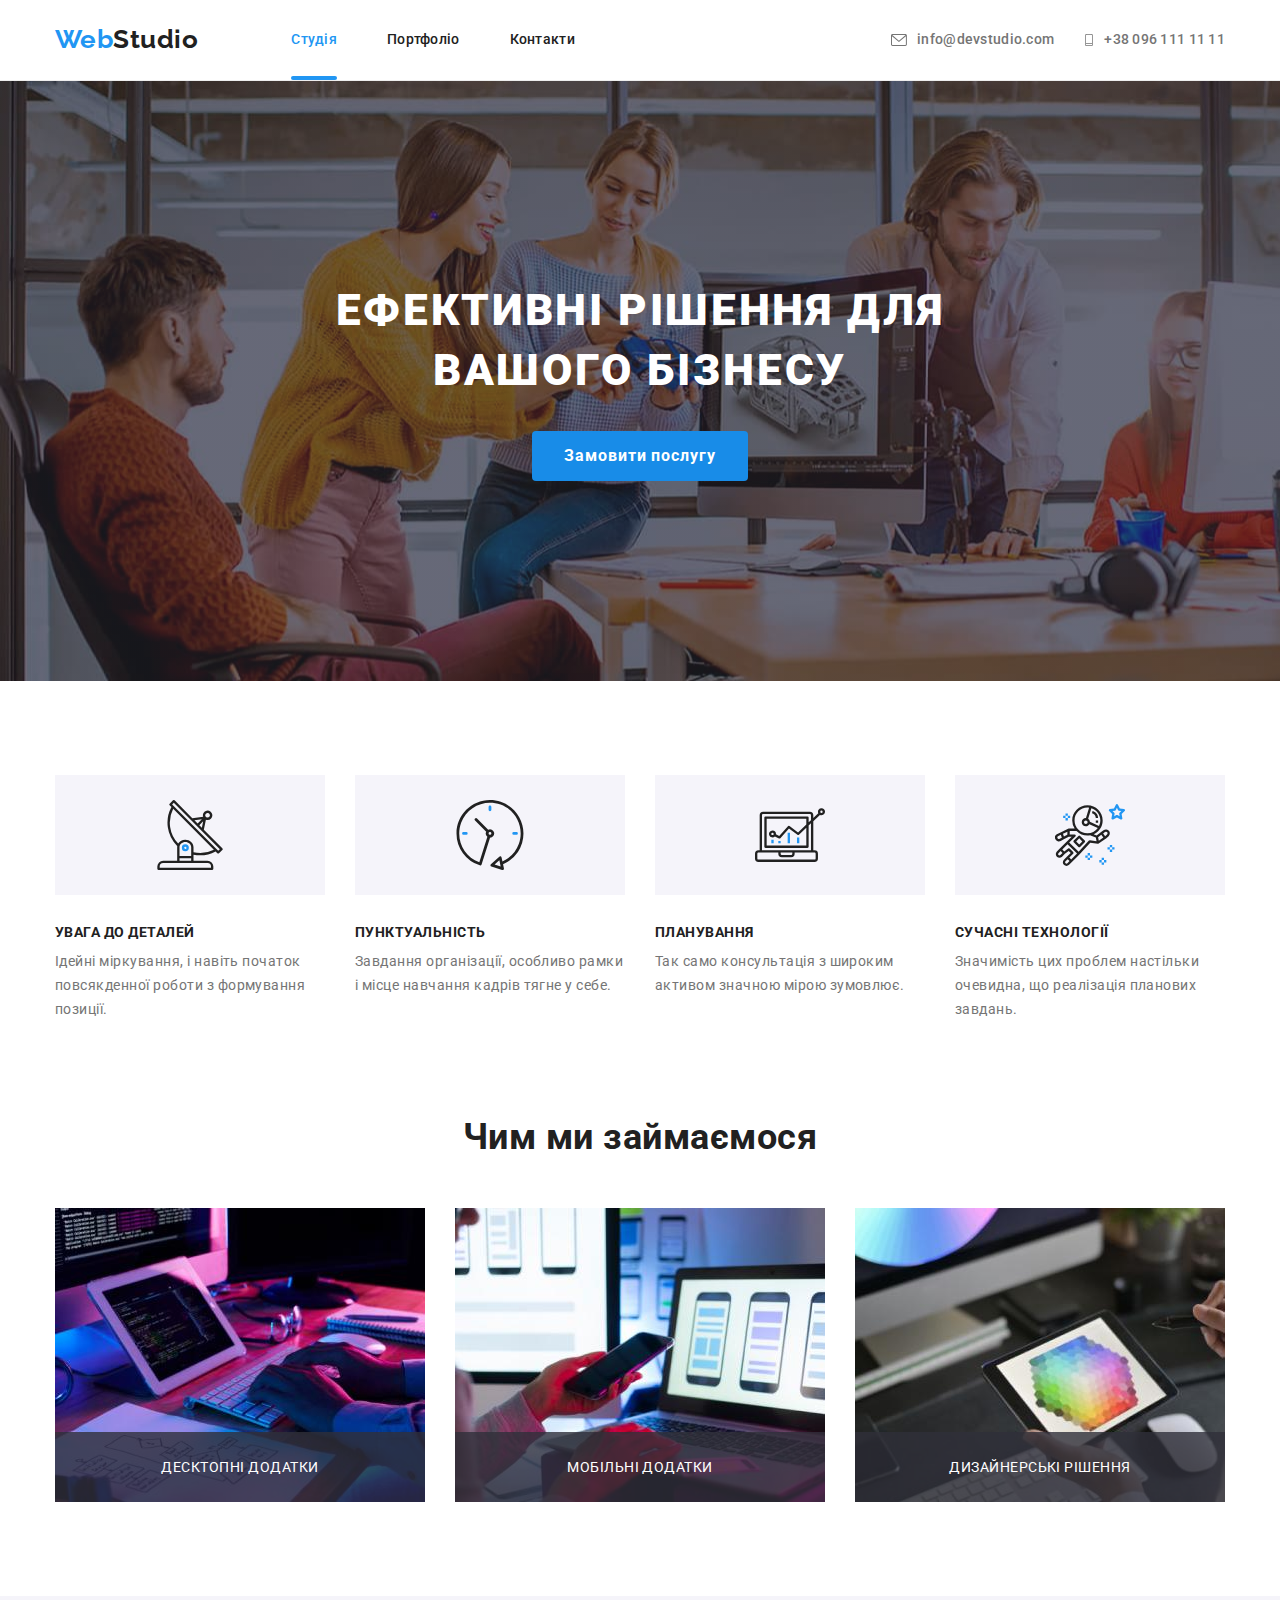
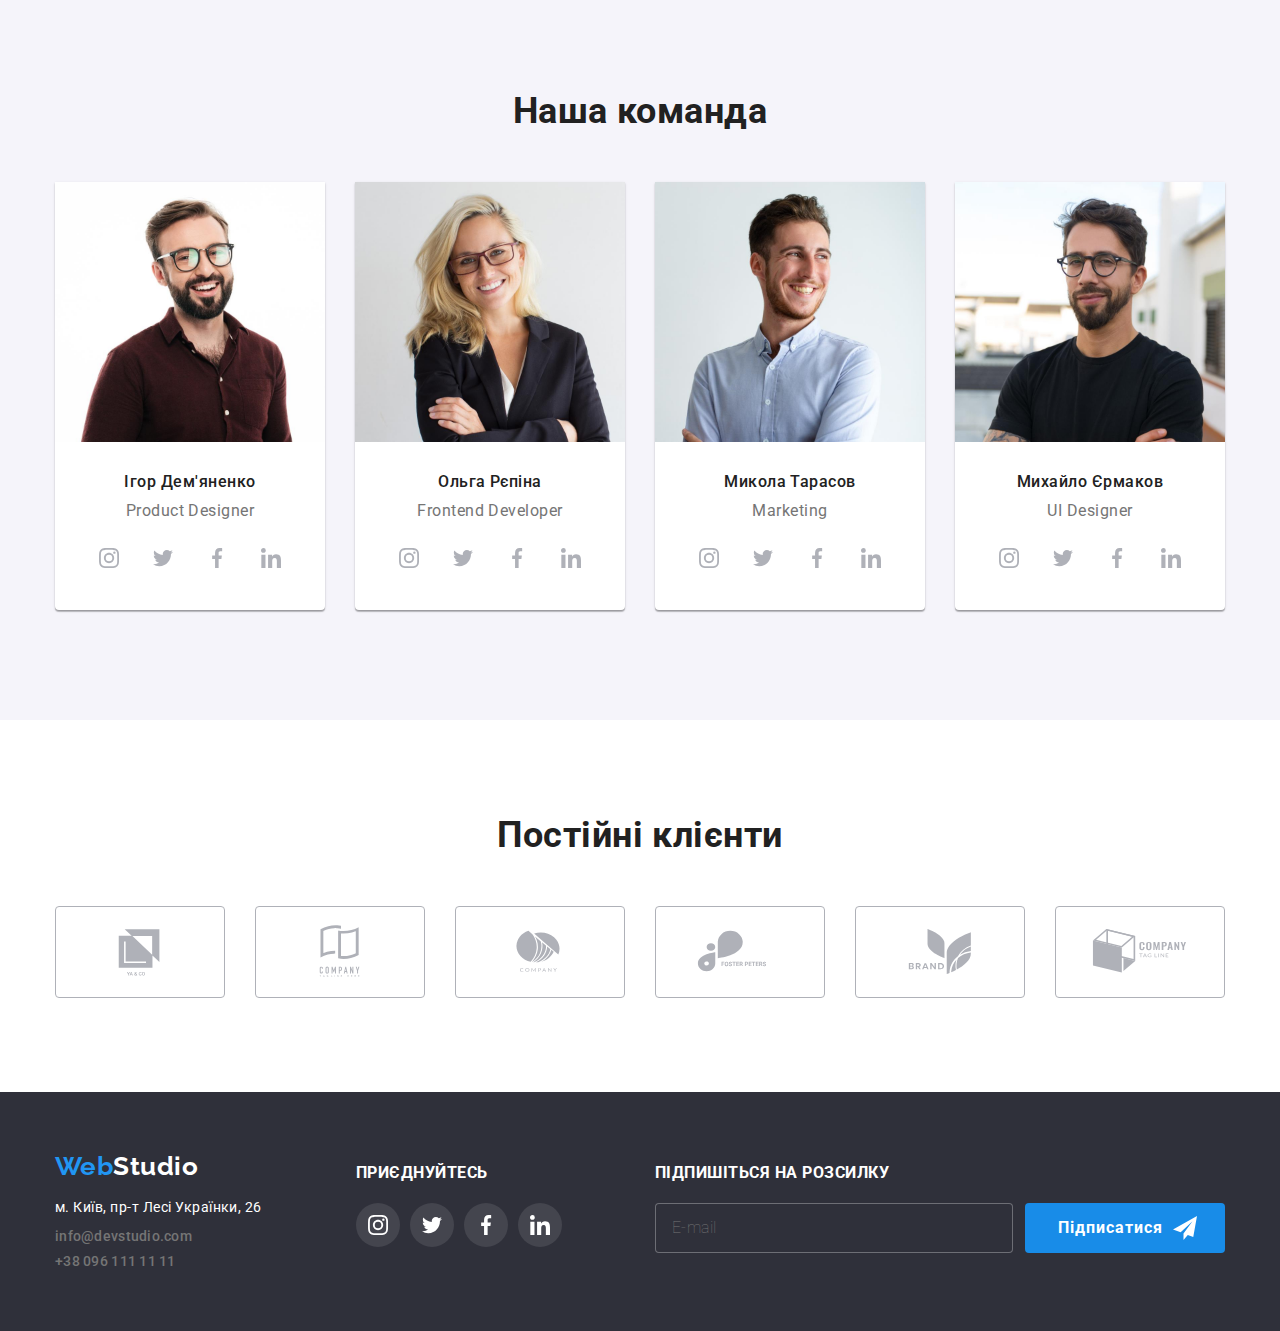
==== commit fda933e5: "ГОТОВЕ ДЗ" ====
--- a/index.html
+++ b/index.html
@@ -4,7 +4,7 @@
     <meta charset="UTF-8" />
     <meta http-equiv="X-UA-Compatible" content="IE=edge" />
     <meta name="viewport" content="width=device-width, initial-scale=1.0" />
-    <title>Домашнє завдання №5</title>
+    <title>Домашнє завдання №7</title>
     <link rel="preconnect" href="https://fonts.googleapis.com" />
     <link rel="preconnect" href="https://fonts.gstatic.com" crossorigin />
     <link
@@ -15,7 +15,7 @@
       rel="stylesheet"
       href="https://cdnjs.cloudflare.com/ajax/libs/modern-normalize/1.1.0/modern-normalize.min.css"
     />
-    <link rel="stylesheet" href="./css/styles.css" />
+    <link rel="stylesheet" href="./css/main.min.css" />
   </head>
   <body data-body>
     <header class="header">
@@ -67,7 +67,7 @@
       <!-- герой -->
       <section class="section-hero">
         <h1 class="hero__title">Ефективні рішення для <br />вашого бізнесу</h1>
-        <button data-modal-open class="button order" type="button">
+        <button data-modal-open class="order button" type="button">
           Замовити послугу
         </button>
       </section>
@@ -75,7 +75,7 @@
       <section class="section features">
         <div class="container">
           <!-- <h2>наші якості</h2> -->
-          <ul class="features__list list">
+          <ul class="features list">
             <li class="features__item item">
               <div class="features__picture">
                 <svg class="feature__icon" width="70" height="70">
@@ -173,8 +173,8 @@
       <!-- наша команда -->
       <section class="section our-team-section">
         <div class="container">
-          <h2 class="our-team-title">Наша команда</h2>
-          <ul class="our-team-list">
+          <h2 class="our-team__title">Наша команда</h2>
+          <ul class="our-team__list">
             <li class="our-team-card">
               <img
                 class="our-team-card__image"
@@ -186,7 +186,7 @@
               <p class="our-team-card__proffession">Product Designer</p>
               <ul class="our-team-social-icons list">
                 <li class="our-team social-icon__item">
-                  <a href="" class="our-team social-icon__link"
+                  <a href="" class="our-team social-icon"
                     ><svg
                       class="our-team social-icon-svg"
                       width="20"
@@ -198,7 +198,7 @@
                   ></a>
                 </li>
                 <li class="our-team social-icon__item">
-                  <a href="" class="our-team social-icon__link"
+                  <a href="" class="our-team social-icon"
                     ><svg
                       class="our-team social-icon-svg"
                       width="20"
@@ -208,7 +208,7 @@
                   ></a>
                 </li>
                 <li class="our-team social-icon__item">
-                  <a href="" class="our-team social-icon__link"
+                  <a href="" class="our-team social-icon"
                     ><svg
                       class="our-team social-icon-svg"
                       width="20"
@@ -218,7 +218,7 @@
                   ></a>
                 </li>
                 <li class="our-team social-icon__item">
-                  <a href="" class="our-team social-icon__link"
+                  <a href="" class="our-team social-icon"
                     ><svg
                       class="our-team social-icon-svg"
                       width="20"
@@ -240,7 +240,7 @@
               <p class="our-team-card__proffession">Frontend Developer</p>
               <ul class="our-team-social-icons list">
                 <li class="our-team social-icon__item">
-                  <a href="" class="our-team social-icon__link"
+                  <a href="" class="our-team social-icon"
                     ><svg
                       class="our-team social-icon-svg"
                       width="20"
@@ -252,7 +252,7 @@
                   ></a>
                 </li>
                 <li class="our-team social-icon__item">
-                  <a href="" class="our-team social-icon__link"
+                  <a href="" class="our-team social-icon"
                     ><svg
                       class="our-team social-icon-svg"
                       width="20"
@@ -262,7 +262,7 @@
                   ></a>
                 </li>
                 <li class="our-team social-icon__item">
-                  <a href="" class="our-team social-icon__link"
+                  <a href="" class="our-team social-icon"
                     ><svg
                       class="our-team social-icon-svg"
                       width="20"
@@ -272,7 +272,7 @@
                   ></a>
                 </li>
                 <li class="our-team social-icon__item">
-                  <a href="" class="our-team social-icon__link"
+                  <a href="" class="our-team social-icon"
                     ><svg
                       class="our-team social-icon-svg"
                       width="20"
@@ -294,7 +294,7 @@
               <p class="our-team-card__proffession">Marketing</p>
               <ul class="our-team-social-icons list">
                 <li class="our-team social-icon__item">
-                  <a href="" class="our-team social-icon__link"
+                  <a href="" class="our-team social-icon"
                     ><svg
                       class="our-team social-icon-svg"
                       width="20"
@@ -306,7 +306,7 @@
                   ></a>
                 </li>
                 <li class="our-team social-icon__item">
-                  <a href="" class="our-team social-icon__link"
+                  <a href="" class="our-team social-icon"
                     ><svg
                       class="our-team social-icon-svg"
                       width="20"
@@ -316,7 +316,7 @@
                   ></a>
                 </li>
                 <li class="our-team social-icon__item">
-                  <a href="" class="our-team social-icon__link"
+                  <a href="" class="our-team social-icon"
                     ><svg
                       class="our-team social-icon-svg"
                       width="20"
@@ -326,7 +326,7 @@
                   ></a>
                 </li>
                 <li class="our-team social-icon__item">
-                  <a href="" class="our-team social-icon__link"
+                  <a href="" class="our-team social-icon"
                     ><svg
                       class="our-team social-icon-svg"
                       width="20"
@@ -348,7 +348,7 @@
               <p class="our-team-card__proffession">UI Designer</p>
               <ul class="our-team-social-icons list">
                 <li class="our-team social-icon__item">
-                  <a href="" class="our-team social-icon__link"
+                  <a href="" class="our-team social-icon"
                     ><svg
                       class="our-team social-icon-svg"
                       width="20"
@@ -360,7 +360,7 @@
                   ></a>
                 </li>
                 <li class="our-team social-icon__item">
-                  <a href="" class="our-team social-icon__link"
+                  <a href="" class="our-team social-icon"
                     ><svg
                       class="our-team social-icon-svg"
                       width="20"
@@ -370,7 +370,7 @@
                   ></a>
                 </li>
                 <li class="our-team social-icon__item">
-                  <a href="" class="our-team social-icon__link"
+                  <a href="" class="our-team social-icon"
                     ><svg
                       class="our-team social-icon-svg"
                       width="20"
@@ -380,7 +380,7 @@
                   ></a>
                 </li>
                 <li class="our-team social-icon__item">
-                  <a href="" class="our-team social-icon__link"
+                  <a href="" class="our-team social-icon"
                     ><svg
                       class="our-team social-icon-svg"
                       width="20"
@@ -395,10 +395,10 @@
         </div>
       </section>
       <!-- наші клієнти -->
-      <section class="section clients">
+      <section class="section our-clients">
         <div class="container">
           <h2 class="clients-title">Постійні клієнти</h2>
-          <ul class="clients-list">
+          <ul class="clients">
             <li class="clients-item">
               <a href="" class="clients-item__link link"
                 ><svg class="clients-item__icon" width="106" height="60">
@@ -471,7 +471,7 @@
           <h3 class="join-title">приєднуйтесь</h3>
           <ul class="footer-join-list list">
             <li class="footer-join social-icon__item">
-              <a class="footer-join__link social-icon__link" href=""
+              <a class="footer-join__link social-icon" href=""
                 ><svg
                   class="footer-join__icon social-icon-svg"
                   width="20"
@@ -481,7 +481,7 @@
               ></a>
             </li>
             <li class="footer-join social-icon__item">
-              <a class="footer-join__link social-icon__link" href=""
+              <a class="footer-join__link social-icon" href=""
                 ><svg
                   class="footer-join__icon social-icon-svg"
                   width="20"
@@ -491,7 +491,7 @@
               ></a>
             </li>
             <li class="footer-join social-icon__item">
-              <a class="footer-join__link social-icon__link" href=""
+              <a class="footer-join__link social-icon" href=""
                 ><svg
                   class="footer-join__icon social-icon-svg"
                   width="20"
@@ -501,7 +501,7 @@
               ></a>
             </li>
             <li class="footer-join social-icon__item">
-              <a class="footer-join__link social-icon__link" href=""
+              <a class="footer-join__link social-icon" href=""
                 ><svg
                   class="footer-join__icon social-icon-svg"
                   width="20"
@@ -522,7 +522,7 @@
                 name="sign-in"
                 placeholder="E-mail"
             /></label>
-            <button class="button sign" type="submit">
+            <button class="sign button" type="submit">
               &nbsp;Підписатися
               <svg class="send-icon" width="24" height="24">
                 <use href="./images/icons.svg#icon-footer-send"></use>
@@ -535,66 +535,70 @@
     <!-- Модальне вікно --------------------------------->
     <section class="backdrop is-hidden" data-modal>
       <div class="modal">
-        <button class="button close-modal" type="button" data-modal-close>
+        <button class="close-modal button" type="button" data-modal-close>
           <svg width="18" height="18">
             <use href="./images/icons.svg#icon-close"></use>
           </svg>
         </button>
         <h2 class="modal__title">Залиште свої дані, ми вам передзвонимо</h2>
-        <form class="modal__form">
-          <label class="form__info"
-            >Ім'я<input class="form__input" type="text" name="name" /><span
-              class="form__input-icon"
+        <form class="modal-form">
+          <label class="modal-form__info"
+            >Ім'я<input
+              class="modal-form__input"
+              type="text"
+              name="name" /><span class="modal-form__input-icon"
               ><svg class="" width="18" height="18">
                 <use
                   href="./images/icons.svg#icon-modal-name"
                 ></use></svg></span
           ></label>
 
-          <label class="form__info"
+          <label class="modal-form__info"
             >Телефон<input
-              class="form__input"
+              class="modal-form__input"
               type="tel"
-              name="telephone" /><span class="form__input-icon"
+              name="telephone" /><span class="modal-form__input-icon"
               ><svg class="" width="18" height="18">
                 <use
                   href="./images/icons.svg#icon-modal-call"
                 ></use></svg></span
           ></label>
 
-          <label class="form__info"
-            >Пошта<input class="form__input" type="email" name="email" /><span
-              class="form__input-icon"
+          <label class="modal-form__info"
+            >Пошта<input
+              class="modal-form__input"
+              type="email"
+              name="email" /><span class="modal-form__input-icon"
               ><svg class="" width="18" height="18">
                 <use
                   href="./images/icons.svg#icon-modal-mail"
                 ></use></svg></span
           ></label>
 
-          <label class="form__comment"
+          <label class="modal-form__comment"
             >Коментар<textarea
-              class="form__textarea"
+              class="modal-form__textarea"
               name="comment"
               rows="7"
               placeholder="Введіть текст"
             ></textarea>
           </label>
 
-          <label class="form__label-checkbox"
+          <label class="modal-form__label-checkbox"
             ><input
-              class="form__checkbox"
+              class="modal-form__checkbox"
               type="checkbox"
               name="checkbox"
-            /><span class="form__check-icon"
+            /><span class="modal-form__check-icon"
               ><svg class="" width="16" height="15">
                 <use
                   href="./images/icons.svg#icon-modal-check"
                 ></use></svg></span
             >Погоджуюся з розсилкою та приймаю &nbsp;
-            <a class="form__deal-link" href="">Умови договору</a></label
+            <a class="modal-form__deal-link" href="">Умови договору</a></label
           >
           <div class="submit-button-box">
-            <button class="button submit" type="submit">Відправити</button>
+            <button class="submit button" type="submit">Відправити</button>
           </div>
         </form>
       </div>
--- a/css/main.min.css
+++ b/css/main.min.css
@@ -0,0 +1 @@
+:root{--primary-text-color: #757575;--title-text-color: #212121;--accent-color: #2196F3;--white-color: #FFFFFF;--animation: 250ms cubic-bezier(0.4, 0, 0.2, 1)}h1,h2,h3,h4{margin-top:0;margin-bottom:0;color:var(--title-text-color)}a{text-decoration:none}img{display:block}.list{list-style:none;padding:0;margin:0}.link{text-decoration:none;color:var(--primary-text-color)}.link:hover,.link:focus{color:var(--accent-color)}.backdrop{position:fixed;top:0;left:0;width:100%;height:100%;background-color:rgba(0,0,0,.2);opacity:1;-webkit-transition:opacity var(--animation);transition:opacity var(--animation)}.backdrop.is-hidden{opacity:0;visibility:hidden;pointer-events:none}.backdrop.is-hidden .modal{-webkit-transform:scale(0.1) translate(-50%, -50%) rotateX(90deg);transform:scale(0.1) translate(-50%, -50%) rotateX(90deg)}body{background-color:#fff;color:var(--primary-text-color);font-family:"Roboto";letter-spacing:.03em}body.no-scroll{overflow:hidden}.container{width:1200px;padding-left:15px;padding-right:15px;margin-left:auto;margin-right:auto}.section{padding-bottom:94px;padding-top:94px}.button{border-radius:4px;border-style:none;padding:10px 32px;font-weight:700;font-size:16px;line-height:1.87;letter-spacing:.06em;background-color:#188ce8;color:#fff;-webkit-transition:background-color var(--animation),color var(--animation);transition:background-color var(--animation),color var(--animation)}.button:hover,.button:focus{cursor:pointer;background-color:var(--accent-color);color:#fff;-webkit-box-shadow:0px 1px 3px rgba(0,0,0,.12),0px 1px 1px rgba(0,0,0,.14),0px 2px 1px rgba(0,0,0,.2);box-shadow:0px 1px 3px rgba(0,0,0,.12),0px 1px 1px rgba(0,0,0,.14),0px 2px 1px rgba(0,0,0,.2)}.sign.button{display:-webkit-box;display:-ms-flexbox;display:flex;padding:10px 28px;margin-left:12px;font-size:16px;font-weight:700;line-height:1.87;letter-spacing:.06em;-webkit-box-align:center;-ms-flex-align:center;align-items:center;border-radius:4px;border-style:none;background-color:#188ce8;color:#fff;-webkit-transition:background-color var(--animation),color var(--animation);transition:background-color var(--animation),color var(--animation)}.sign.button:hover{cursor:pointer;background-color:var(--accent-color);color:#fff}.send-icon{fill:currentColor;margin-left:10px}.close-modal.button{position:absolute;top:8px;right:8px;display:-webkit-box;display:-ms-flexbox;display:flex;-webkit-box-align:center;-ms-flex-align:center;align-items:center;-webkit-box-pack:center;-ms-flex-pack:center;justify-content:center;width:30px;height:30px;padding:0;fill:currentColor;border-radius:50%;border:1px solid rgba(0,0,0,.1);padding-bottom:0;margin-bottom:0;background-color:#fff;color:#000}.close-modal.button:hover{color:var(--accent-color);cursor:pointer;-webkit-box-shadow:none;box-shadow:none;-webkit-transition:color var(--animation);transition:color var(--animation)}.submit-button-box{display:-webkit-box;display:-ms-flexbox;display:flex;-webkit-box-pack:center;-ms-flex-pack:center;justify-content:center}.submit.button{padding-top:10px;padding-bottom:10px;padding-left:52px;padding-right:52px;font-weight:700;font-size:16px;line-height:1.87;letter-spacing:.06em;border-radius:4px;border-style:none;background-color:#188ce8;color:#fff;-webkit-transition:background-color var(--animation),color var(--animation);transition:background-color var(--animation),color var(--animation)}.submit.button:hover{cursor:pointer;background-color:var(--accent-color);color:#fff}.navigation__btn.button{padding-top:6px;padding-bottom:6px;padding-left:22px;padding-right:22px;border-radius:4px;border-style:none;font-weight:500;font-size:16px;line-height:1.6;color:var(--title-text-color);background-color:#f5f4fa;-webkit-transition:background-color var(--animation),color var(--animation),-webkit-box-shadow var(--animation);transition:background-color var(--animation),color var(--animation),-webkit-box-shadow var(--animation);transition:box-shadow var(--animation),background-color var(--animation),color var(--animation);transition:box-shadow var(--animation),background-color var(--animation),color var(--animation),-webkit-box-shadow var(--animation)}.navigation__btn.button:hover,.navigation__btn.button:focus{cursor:pointer;background-color:var(--accent-color);color:#fff;-webkit-box-shadow:0px 1px 3px rgba(0,0,0,.12),0px 1px 1px rgba(0,0,0,.14),0px 2px 1px rgba(0,0,0,.2);box-shadow:0px 1px 3px rgba(0,0,0,.12),0px 1px 1px rgba(0,0,0,.14),0px 2px 1px rgba(0,0,0,.2)}.logo{font-family:"Raleway";font-style:normal;font-weight:700;font-size:26px;color:var(--title-text-color)}.logo--colored{color:var(--accent-color)}.logo-footer--color{color:#fff}.site-nav__list{display:-webkit-box;display:-ms-flexbox;display:flex;margin-right:auto}.site-nav__link{display:block;padding-top:32px;padding-bottom:32px;margin-right:50px;font-weight:500;font-size:14px;line-height:1.14;letter-spacing:.02em;color:var(--title-text-color);-webkit-transition:color var(--animation);transition:color var(--animation)}.site-nav__link.link--current{position:relative;color:var(--accent-color)}.site-nav__link.link--current::after{content:"";position:absolute;bottom:0;left:0;width:100%;height:4px;background-color:var(--accent-color);border-radius:2px}.contacts{display:-webkit-box;display:-ms-flexbox;display:flex}.contacts__item{margin-right:30px}.contacts__item:last-child{margin-right:0}.contacts__link.link{display:-webkit-box;display:-ms-flexbox;display:flex;-webkit-box-align:center;-ms-flex-align:center;align-items:center;font-weight:500;font-size:14px;line-height:1.14;letter-spacing:.02em;color:var(--primary-text-color);-webkit-transition:color var(--animation);transition:color var(--animation)}.contacts__link.link.link:hover{color:var(--accent-color)}.contacts__icon{display:-webkit-box;display:-ms-flexbox;display:flex;padding:0;margin-right:10px;fill:currentColor}.hero__title{margin-bottom:30px;font-weight:900;font-size:44px;line-height:1.36;text-align:center;letter-spacing:.06em;text-transform:uppercase;color:var(--white-color)}.social-icon{display:-webkit-box;display:-ms-flexbox;display:flex;-webkit-box-pack:center;-ms-flex-pack:center;justify-content:center;-webkit-box-align:center;-ms-flex-align:center;align-items:center;width:44px;height:44px;border-radius:50%;color:#afb1b8;background-color:#fff;-webkit-transition:background-color var(--animation),fill var(--animation);transition:background-color var(--animation),fill var(--animation)}.social-icon:focus,.social-icon:hover{background-color:var(--accent-color);color:#fff}.social-icon-svg{fill:currentColor}.social-icon__item{margin-left:10px}.social-icon__item:first-child{margin-left:0}.our-team-social-icons{display:-webkit-box;display:-ms-flexbox;display:flex;-webkit-box-align:center;-ms-flex-align:center;align-items:center;-webkit-box-pack:center;-ms-flex-pack:center;justify-content:center;margin-top:16px;padding:0,32px,32px,30px}.footer-join__link.social-icon{color:#fff;background-color:rgba(255,255,255,.1)}.social-icon:hover,.social-icon:focus{background-color:var(--accent-color)}.our-team__list{display:-webkit-box;display:-ms-flexbox;display:flex;padding-left:0;padding-right:0;gap:30px;-webkit-box-pack:center;-ms-flex-pack:center;justify-content:center;margin-top:50px;list-style:none}.our-team-card{padding-bottom:30px;border-radius:0px 0px 4px 4px;background-color:#fff;-webkit-box-shadow:0px 1px 3px rgba(0,0,0,.12),0px 1px 1px rgba(0,0,0,.14),0px 2px 1px rgba(0,0,0,.2);box-shadow:0px 1px 3px rgba(0,0,0,.12),0px 1px 1px rgba(0,0,0,.14),0px 2px 1px rgba(0,0,0,.2)}.our-team-card__name{margin-top:30px;margin-bottom:0;font-weight:500;font-size:16px;line-height:1.19;text-align:center;color:var(--title-text-color)}.our-team-card__proffession{margin-bottom:0;margin-top:10px;line-height:1.19;font-size:16px;text-align:center}.clients{list-style:none;display:-webkit-box;display:-ms-flexbox;display:flex;-webkit-box-pack:justify;-ms-flex-pack:justify;justify-content:space-between;padding-right:0;padding-left:0;margin-top:0;margin-bottom:0}.clients-item__link.link{display:-webkit-box;display:-ms-flexbox;display:flex;-webkit-box-pack:center;-ms-flex-pack:center;justify-content:center;-webkit-box-align:center;-ms-flex-align:center;align-items:center;width:170px;height:92px;padding:0;border-radius:4px;border:1px solid #afb1b8;margin-left:30px;color:#afb1b8;-webkit-transition:color var(--animation),border var(--animation);transition:color var(--animation),border var(--animation)}.clients-item__link.link:first-child{margin-left:0}.clients-item__link.link:hover,.clients-item__link.link:focus{border:1px solid var(--accent-color);color:var(--accent-color)}.clients-item__icon{fill:currentColor;-webkit-transition:fill var(--animation);transition:fill var(--animation)}.clients-item__icon:hover,.clients-item__icon:focus{fill:var(--accent-color)}.address{display:-webkit-box;display:-ms-flexbox;display:flex;margin-top:20;margin-bottom:0;margin-left:0;margin-right:0;font-style:normal;font-size:14px;line-height:1.7;color:#fff}.contacts-footer__link{display:inline-block;margin-top:9px;margin-bottom:0;font-style:normal;font-weight:500;font-size:14px;line-height:1.14;letter-spacing:.02em;color:var(--primary-text-color);-webkit-transition:color var(--animation);transition:color var(--animation)}.sign-form{display:-webkit-box;display:-ms-flexbox;display:flex;-webkit-box-align:end;-ms-flex-align:end;align-items:flex-end}.send-label{width:358px}.send-label__input{font:size 16px;font-weight:1.25;letter-spacing:.03em;min-width:358px;min-height:50px;padding-left:16px;padding-right:16px;padding-top:15px;padding-bottom:15px;margin-top:20px;border-radius:4px;border:1px solid rgba(255,255,255,.3);background-color:#2f303a;color:rgba(255,255,255,.6)}.modal-form{display:-webkit-box;display:-ms-flexbox;display:flex;-webkit-box-orient:vertical;-webkit-box-direction:normal;-ms-flex-direction:column;flex-direction:column}.modal-form__info{position:relative;display:-webkit-box;display:-ms-flexbox;display:flex;-webkit-box-orient:vertical;-webkit-box-direction:normal;-ms-flex-direction:column;flex-direction:column;height:58px;margin-bottom:10px}.modal-form__input-icon{position:absolute;display:-webkit-box;display:-ms-flexbox;display:flex;bottom:11px;left:12px;color:#000;fill:currentColor}.modal-form__textarea{width:100%;padding:12px 16px;margin-top:4px;border-radius:4px;border:1px solid rgba(33,33,33,.2);resize:none}.modal-form__comment{height:138px;margin-bottom:20px}.modal-form__label-checkbox{display:-webkit-box;display:-ms-flexbox;display:flex;-webkit-box-align:center;-ms-flex-align:center;align-items:center;-webkit-box-pack:center;-ms-flex-pack:center;justify-content:center;font-size:14px;line-height:24px;letter-spacing:.03em;margin-bottom:30px}.modal-form__checkbox{-moz-appearance:none;-webkit-appearance:none;appearance:none}.modal-form__checkbox:not(:checked)~.modal-form__check-icon{background-color:#fff;color:#fff;border:2px solid #212121;-webkit-transition:all var(--animation);transition:all var(--animation)}.modal-form__check-icon{display:-webkit-box;display:-ms-flexbox;display:flex;width:16px;height:16px;margin-right:7px;margin-bottom:0;padding-bottom:0;background-color:var(--accent-color);border-radius:2px;color:#fff;fill:currentColor;-webkit-transition:all var(--animation);transition:all var(--animation)}.modal-form__deal-link{color:var(--accent-color);text-decoration:underline}.modal-form__input{width:100%;height:41px;border-radius:4px;border:1px solid rgba(33,33,33,.2);margin-top:4px;padding-left:42px}.modal-form__textarea:hover,.modal-form__input:hover{outline:rgba(0,0,0,0);border-color:var(--accent-color);-webkit-transition:border-color var(--animation);transition:border-color var(--animation)}.modal-form__textarea:hover__textarea:focus,.modal-form__textarea:hover__input:focus,.modal-form__input:hover__textarea:focus,.modal-form__input:hover__input:focus{border-color:var(--accent-color);outline:rgba(0,0,0,0)}.modal-form__input:hover+.modal-form__input-icon,.modal-form__input:focus+.modal-form__input-icon{color:var(--accent-color);-webkit-transition:color var(--animation);transition:color var(--animation)}.project-card{display:-webkit-box;display:-ms-flexbox;display:flex;-ms-flex-wrap:wrap;flex-wrap:wrap;margin:-15px}.project-card__item{margin:15px;-ms-flex-preferred-size:calc((100% - 90px)/3);flex-basis:calc((100% - 90px)/3);-webkit-transition:-webkit-box-shadow var(--animation);transition:-webkit-box-shadow var(--animation);transition:box-shadow var(--animation);transition:box-shadow var(--animation), -webkit-box-shadow var(--animation)}.project-card__item:hover,.project-card__item:focus{-webkit-box-shadow:0px 1px 3px rgba(0,0,0,.12),0px 1px 1px rgba(0,0,0,.14),0px 2px 1px rgba(0,0,0,.2);box-shadow:0px 1px 3px rgba(0,0,0,.12),0px 1px 1px rgba(0,0,0,.14),0px 2px 1px rgba(0,0,0,.2)}.project-card__product-thumb{position:relative;overflow:hidden}.project-card__information{position:absolute;top:0;left:0;width:100%;height:100%;padding:63px 24px;font-size:18px;line-height:1.55;vertical-align:Top;color:#fff;background-color:rgba(33,150,243,.9);-webkit-transform:translateY(100%);transform:translateY(100%);-webkit-transition:-webkit-transform var(--animation);transition:-webkit-transform var(--animation);transition:transform var(--animation);transition:transform var(--animation), -webkit-transform var(--animation)}.project-card__item:hover .project-card__information{-webkit-transform:translateY(0);transform:translateY(0)}.project-card__description-box{border-right:1px solid #eee;border-left:1px solid #eee;border-bottom:1px solid #eee;padding-bottom:24px;padding-top:20px;padding-left:24px;padding-right:24px}.project-card__text{margin-top:0;margin-bottom:0}.project-card__title{font-size:18px;font-weight:700;line-height:2;letter-spacing:.06em}.project-card__description{margin-top:4px;margin-bottom:0;font-size:16px;line-height:2;color:var(--primary-text-color)}.page-header{display:-webkit-box;display:-ms-flexbox;display:flex;-webkit-box-pack:justify;-ms-flex-pack:justify;justify-content:space-between;-webkit-box-align:center;-ms-flex-align:center;align-items:center}.header{border-bottom:1px solid #eee}.logo-container{margin-right:93px}.nav-container{display:-webkit-box;display:-ms-flexbox;display:flex;-webkit-box-align:center;-ms-flex-align:center;align-items:center}.section-hero{background-color:#2f303a;background-image:-webkit-gradient(linear, left top, right top, from(hsla(235deg, 11%, 24%, 0.4)), to(hsla(235deg, 11%, 24%, 0.4))),url(../images/team-at-work.jpg);background-image:linear-gradient(to right, hsla(235deg, 11%, 24%, 0.4), hsla(235deg, 11%, 24%, 0.4)),url(../images/team-at-work.jpg);max-width:1600px;margin-left:auto;margin-right:auto;text-align:center;padding-top:200px;padding-bottom:200px}.features{display:-webkit-box;display:-ms-flexbox;display:flex;-webkit-box-pack:justify;-ms-flex-pack:justify;justify-content:space-between;list-style:none}.features__item{margin-right:30px;width:270px}.features__item:last-child{margin-right:0}.features__title{margin-top:0;margin-bottom:0;font-weight:700;font-size:14px;line-height:1.14;text-transform:uppercase;color:var(--title-text-color)}.features:last-child{margin-right:0}.features__text{margin-top:10px;margin-bottom:0;font-size:14px;line-height:1.7}.features__picture{display:-webkit-box;display:-ms-flexbox;display:flex;-webkit-box-pack:center;-ms-flex-pack:center;justify-content:center;-webkit-box-align:center;-ms-flex-align:center;align-items:center;width:270px;height:120px;margin-bottom:30px;background-color:#f5f4fa}.work{padding-top:0}.work-list{display:-webkit-box;display:-ms-flexbox;display:flex;-webkit-box-pack:justify;-ms-flex-pack:justify;justify-content:space-between}.work-title{margin-bottom:50px;font-weight:700;font-size:36px;line-height:1.17;text-align:center;color:var(--title-text-color)}.work-card{position:relative}.work-card__section{position:absolute;bottom:0;left:0;width:100%}.work-card__name{font-size:14px;line-height:16px;text-transform:uppercase;text-align:center;color:#fff;background-color:rgba(47,48,58,.8);margin-top:0;margin-bottom:0;padding-top:27px;padding-bottom:27px}.our-team-section{background-color:#f5f4fa}.our-team__title{text-align:center;font-size:36px;font-weight:700;line-height:1.17;color:var(--title-text-color)}.our-clients{margin-left:auto;margin-right:auto}.clients-title{margin-top:0;margin-bottom:50px;font-weight:700;font-size:36px;line-height:1.17;text-align:center;color:var(--title-text-color)}.section-footer{background-color:#2f303a}.footer{display:-webkit-box;display:-ms-flexbox;display:flex;-webkit-box-pack:start;-ms-flex-pack:start;justify-content:flex-start}.logo-footer-box{display:inline-block;margin-top:60px;margin-bottom:0}.address-box{padding-bottom:60px;width:231px}.join-links-box{margin-top:72px;margin-left:70px}.join-title{text-transform:uppercase;font-size:16px;font-weight:700;line-height:1.17;Letter-spacing:.03em;color:#fff}.footer-join-list{display:-webkit-box;display:-ms-flexbox;display:flex;-webkit-box-align:center;-ms-flex-align:center;align-items:center;-webkit-box-pack:center;-ms-flex-pack:center;justify-content:center;margin-top:20px}.sign-box{margin-top:72px;margin-left:93px}.send-label__title{text-transform:uppercase;font-size:16px;font-weight:700;line-height:1.17;Letter-spacing:.03em;color:#fff}.modal{font-size:12px;line-height:1.16;letter-spacing:.01em;display:-webkit-box;display:-ms-flexbox;display:flex;-webkit-box-orient:vertical;-webkit-box-direction:normal;-ms-flex-direction:column;flex-direction:column;position:absolute;top:50%;left:50%;-webkit-transform-origin:top left;transform-origin:top left;padding:40px;width:528px;height:581px;background-color:#fff;-webkit-transform:scale(1) translate(-50%, -50%) perspective(600px) rotateX(0);transform:scale(1) translate(-50%, -50%) perspective(600px) rotateX(0);-webkit-transition:rotateX var(--animation) 250ms,-webkit-transform var(--animation);transition:rotateX var(--animation) 250ms,-webkit-transform var(--animation);transition:transform var(--animation),rotateX var(--animation) 250ms;transition:transform var(--animation),rotateX var(--animation) 250ms,-webkit-transform var(--animation);z-index:1000}.modal__title{font-size:20px;line-height:23px;text-align:center;letter-spacing:.03em;margin-bottom:12px;color:var(--title-text-color)}.navigation__buttons{display:-webkit-box;display:-ms-flexbox;display:flex;-webkit-box-pack:center;-ms-flex-pack:center;justify-content:center;margin-bottom:50px}.navigation__item{margin-right:8px}.navigation__item:last-child{margin-right:0}/*# sourceMappingURL=main.min.css.map */